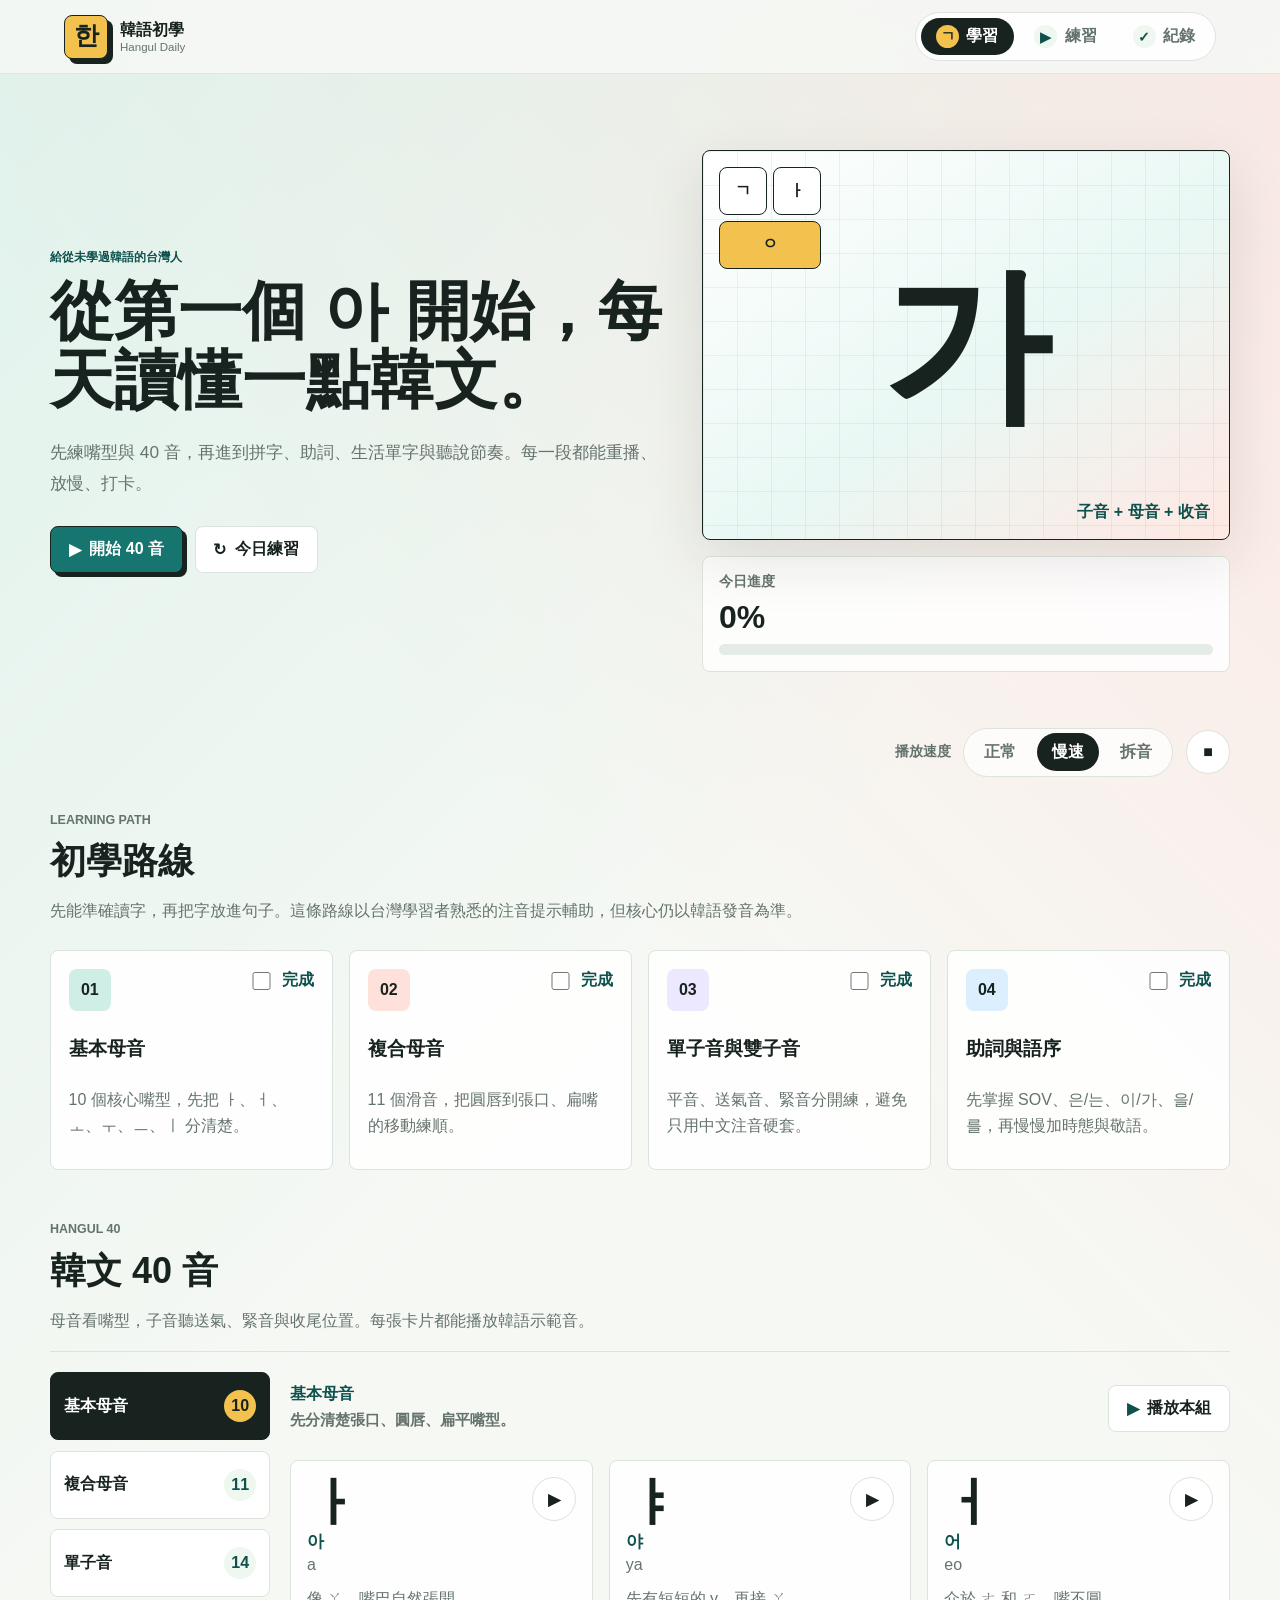
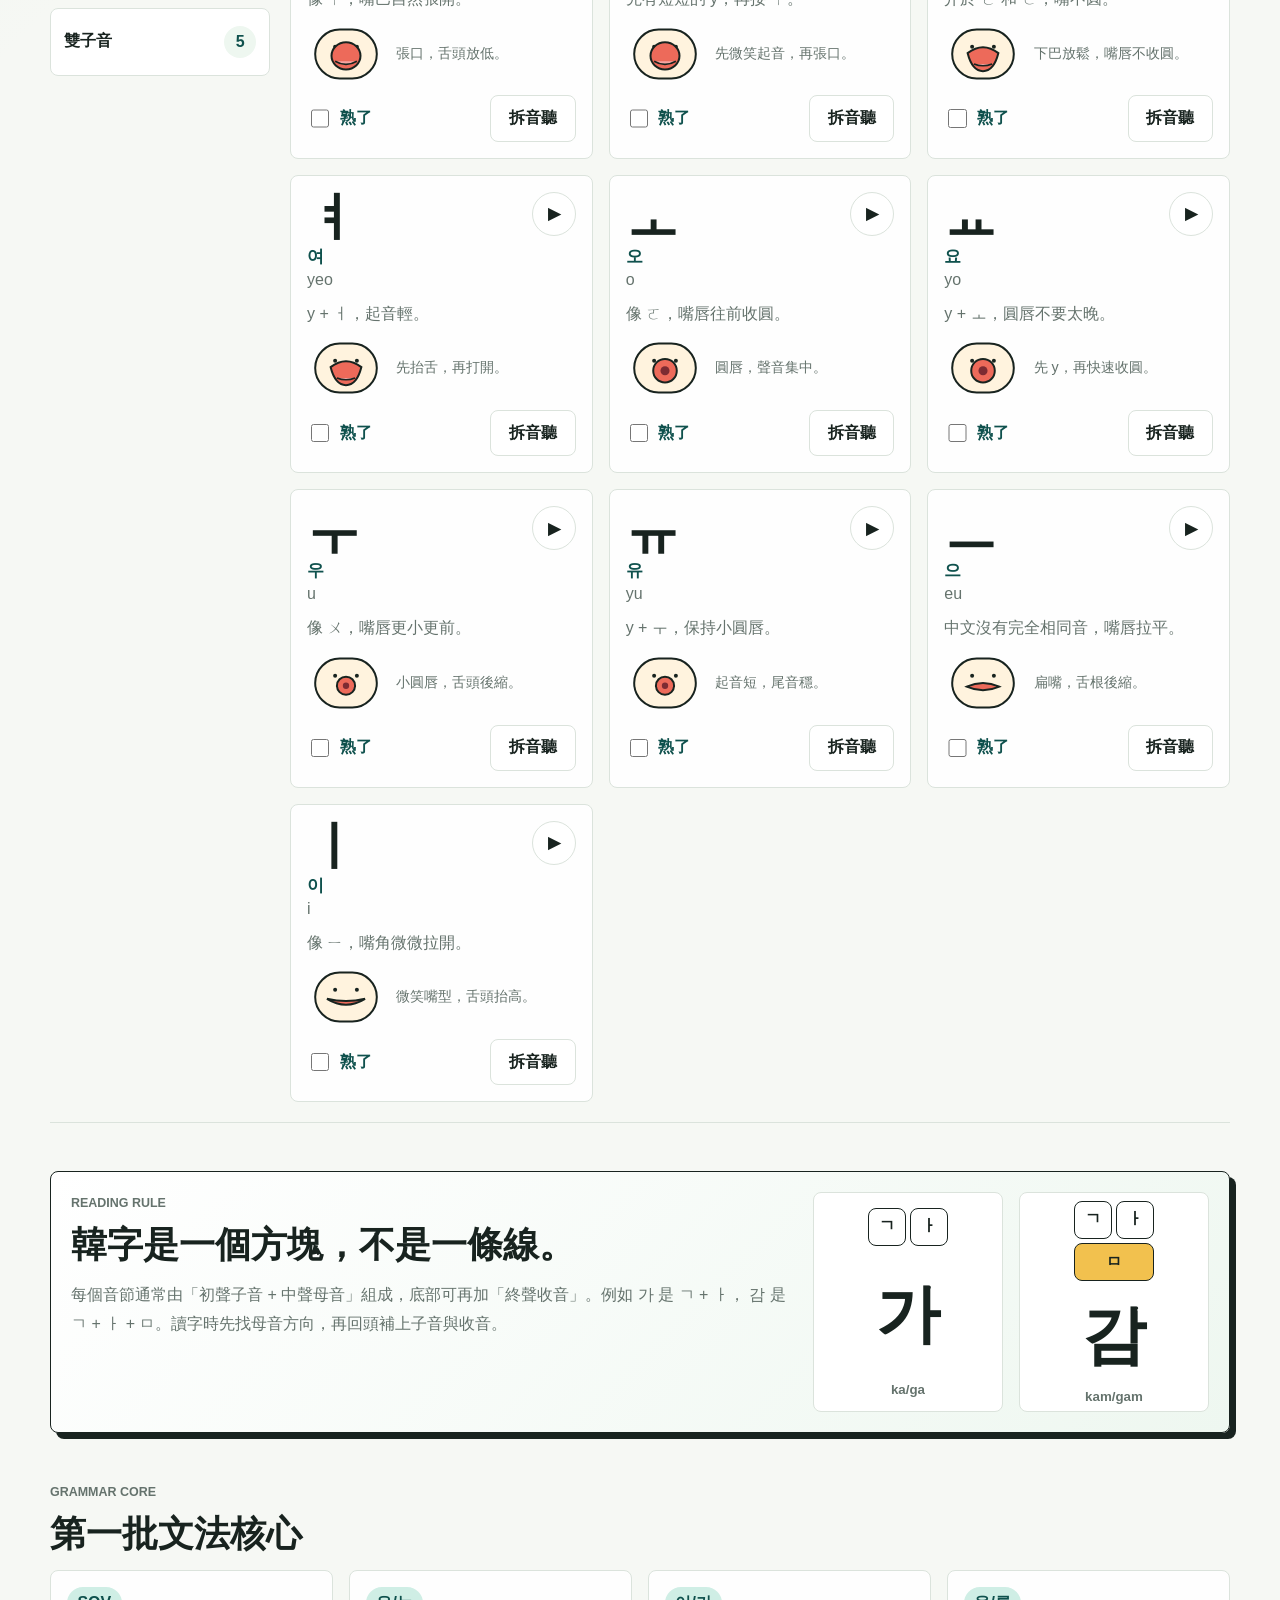
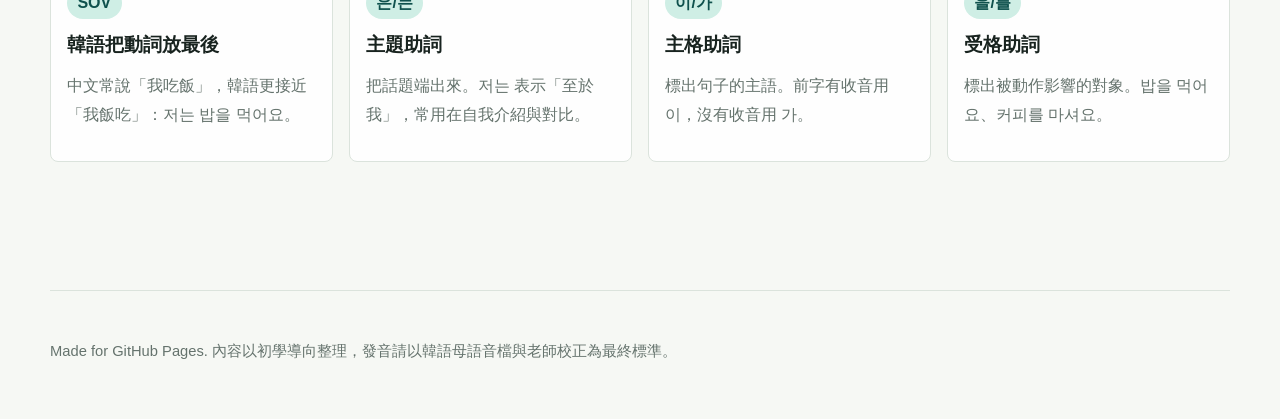
==== index.html @ 55be70d5 "Add files via upload" ====
<!doctype html>
<html lang="zh-Hant">
  <head>
    <meta charset="utf-8" />
    <meta name="viewport" content="width=device-width, initial-scale=1" />
    <meta
      name="description"
      content="從零開始的韓語自學網站，為台灣初學者設計，包含韓文 40 音、拼字、發音、練習與學習紀錄。"
    />
    <title>韓語初學 | 從 40 音開始的自學網站</title>
    <link rel="stylesheet" href="styles.css" />
  </head>
  <body>
    <header class="site-header">
      <a class="brand" href="#learning" aria-label="回到學習頁">
        <span class="brand-mark" aria-hidden="true">한</span>
        <span>
          <strong>韓語初學</strong>
          <small>Hangul Daily</small>
        </span>
      </a>

      <nav class="tab-nav" aria-label="主分頁">
        <button class="tab-button is-active" type="button" data-tab="learning" aria-controls="learning">
          <span aria-hidden="true">ㄱ</span>
          學習
        </button>
        <button class="tab-button" type="button" data-tab="practice" aria-controls="practice">
          <span aria-hidden="true">▶</span>
          練習
        </button>
        <button class="tab-button" type="button" data-tab="record" aria-controls="record">
          <span aria-hidden="true">✓</span>
          紀錄
        </button>
      </nav>
    </header>

    <main>
      <section class="hero-band" aria-labelledby="hero-title">
        <div class="hero-copy">
          <p class="eyebrow">給從未學過韓語的台灣人</p>
          <h1 id="hero-title">從第一個 아 開始，每天讀懂一點韓文。</h1>
          <p class="hero-text">
            先練嘴型與 40 音，再進到拼字、助詞、生活單字與聽說節奏。每一段都能重播、放慢、打卡。
          </p>

          <div class="hero-actions" aria-label="常用動作">
            <button class="primary-action" type="button" data-jump="soundLab">
              <span aria-hidden="true">▶</span>
              開始 40 音
            </button>
            <button class="quiet-action" type="button" data-tab-target="practice">
              <span aria-hidden="true">↻</span>
              今日練習
            </button>
          </div>
        </div>

        <div class="hero-visual" aria-label="韓文方塊字示意">
          <div class="syllable-stage">
            <div class="block-grid" aria-hidden="true">
              <span>ㄱ</span>
              <span>ㅏ</span>
              <span>ㅇ</span>
            </div>
            <strong id="heroSyllable">강</strong>
            <p>子音 + 母音 + 收音</p>
          </div>
          <div class="daily-panel">
            <span>今日進度</span>
            <strong id="heroProgress">0%</strong>
            <div class="progress-track" aria-hidden="true">
              <span id="heroProgressBar"></span>
            </div>
          </div>
        </div>
      </section>

      <section class="control-strip" aria-label="播放速度">
        <span>播放速度</span>
        <div class="speed-control" role="group" aria-label="韓語發音播放速度">
          <button class="speed-button" type="button" data-rate="1">正常</button>
          <button class="speed-button is-active" type="button" data-rate="0.72">慢速</button>
          <button class="speed-button" type="button" data-rate="0.52">拆音</button>
        </div>
        <button class="icon-button" type="button" id="stopSpeech" title="停止播放" aria-label="停止播放">
          ■
        </button>
      </section>

      <section class="tab-panel is-active" id="learning" tabindex="0" aria-labelledby="learning-title">
        <div class="section-heading">
          <p class="eyebrow">Learning Path</p>
          <h2 id="learning-title">初學路線</h2>
          <p>先能準確讀字，再把字放進句子。這條路線以台灣學習者熟悉的注音提示輔助，但核心仍以韓語發音為準。</p>
        </div>

        <div class="path-grid" id="lessonPath"></div>

        <section class="sound-lab" id="soundLab" aria-labelledby="sound-title">
          <div class="section-heading compact">
            <p class="eyebrow">Hangul 40</p>
            <h2 id="sound-title">韓文 40 音</h2>
            <p>母音看嘴型，子音聽送氣、緊音與收尾位置。每張卡片都能播放韓語示範音。</p>
          </div>

          <div class="sound-layout">
            <aside class="group-rail" aria-label="40 音分類">
              <button class="group-button is-active" type="button" data-group="basicVowels">
                <strong>基本母音</strong>
                <span>10</span>
              </button>
              <button class="group-button" type="button" data-group="compoundVowels">
                <strong>複合母音</strong>
                <span>11</span>
              </button>
              <button class="group-button" type="button" data-group="singleConsonants">
                <strong>單子音</strong>
                <span>14</span>
              </button>
              <button class="group-button" type="button" data-group="doubleConsonants">
                <strong>雙子音</strong>
                <span>5</span>
              </button>
            </aside>

            <div class="sound-board">
              <div class="sound-toolbar">
                <div>
                  <span id="groupLabel">基本母音</span>
                  <strong id="groupSummary">先分清楚張口、圓唇、扁平嘴型。</strong>
                </div>
                <button class="icon-text-button" type="button" id="playGroup">
                  <span aria-hidden="true">▶</span>
                  播放本組
                </button>
              </div>
              <div class="sound-grid" id="soundGrid"></div>
            </div>
          </div>
        </section>

        <section class="rule-band" aria-labelledby="rules-title">
          <div class="rule-copy">
            <p class="eyebrow">Reading Rule</p>
            <h2 id="rules-title">韓字是一個方塊，不是一條線。</h2>
            <p>
              每個音節通常由「初聲子音 + 中聲母音」組成，底部可再加「終聲收音」。例如 가 是 ㄱ + ㅏ，
              감 是 ㄱ + ㅏ + ㅁ。讀字時先找母音方向，再回頭補上子音與收音。
            </p>
          </div>

          <div class="stack-demo" aria-label="韓字堆疊示意">
            <div>
              <span>ㄱ</span>
              <span>ㅏ</span>
            </div>
            <strong>가</strong>
            <small>ka/ga</small>
          </div>
          <div class="stack-demo three" aria-label="含收音的韓字堆疊示意">
            <div>
              <span>ㄱ</span>
              <span>ㅏ</span>
              <span>ㅁ</span>
            </div>
            <strong>감</strong>
            <small>kam/gam</small>
          </div>
        </section>

        <section class="grammar-band" aria-labelledby="grammar-title">
          <div class="section-heading compact">
            <p class="eyebrow">Grammar Core</p>
            <h2 id="grammar-title">第一批文法核心</h2>
          </div>
          <div class="grammar-grid">
            <article>
              <span>SOV</span>
              <h3>韓語把動詞放最後</h3>
              <p>中文常說「我吃飯」，韓語更接近「我飯吃」：저는 밥을 먹어요。</p>
            </article>
            <article>
              <span>은/는</span>
              <h3>主題助詞</h3>
              <p>把話題端出來。저는 表示「至於我」，常用在自我介紹與對比。</p>
            </article>
            <article>
              <span>이/가</span>
              <h3>主格助詞</h3>
              <p>標出句子的主語。前字有收音用 이，沒有收音用 가。</p>
            </article>
            <article>
              <span>을/를</span>
              <h3>受格助詞</h3>
              <p>標出被動作影響的對象。밥을 먹어요、커피를 마셔요。</p>
            </article>
          </div>
        </section>
      </section>

      <section class="tab-panel" id="practice" tabindex="0" aria-labelledby="practice-title">
        <div class="section-heading">
          <p class="eyebrow">Practice Room</p>
          <h2 id="practice-title">練習</h2>
          <p>用聽辨、拼字和生活主題把 40 音變成可以使用的韓語。</p>
        </div>

        <div class="practice-grid">
          <section class="quiz-panel" aria-labelledby="quiz-title">
            <div class="panel-heading">
              <p class="eyebrow">Listening</p>
              <h3 id="quiz-title">聽辨小測</h3>
            </div>
            <div class="quiz-card">
              <button class="round-play" type="button" id="playQuiz" aria-label="播放題目">▶</button>
              <div>
                <span class="quiz-chip" id="quizLevel">40 音</span>
                <strong id="quizPrompt">聽音後選出正確的韓文字</strong>
                <p id="quizHint">慢速播放會保留韓語節奏，但讓起音更清楚。</p>
              </div>
            </div>
            <div class="answer-grid" id="answerGrid"></div>
            <p class="result-line" id="quizResult" aria-live="polite"></p>
            <button class="primary-action full" type="button" id="nextQuiz">
              <span aria-hidden="true">↻</span>
              下一題
            </button>
          </section>

          <section class="builder-panel" aria-labelledby="builder-title">
            <div class="panel-heading">
              <p class="eyebrow">Syllable Builder</p>
              <h3 id="builder-title">拼字實驗</h3>
            </div>
            <div class="builder-stage">
              <strong id="builtSyllable">가</strong>
              <button class="icon-button large" type="button" id="playBuilt" title="播放拼出的字" aria-label="播放拼出的字">
                ▶
              </button>
            </div>
            <div class="builder-controls">
              <label>
                初聲
                <select id="initialSelect"></select>
              </label>
              <label>
                中聲
                <select id="vowelSelect"></select>
              </label>
              <label>
                收音
                <select id="finalSelect"></select>
              </label>
            </div>
            <p class="builder-note" id="builderNote">ㄱ + ㅏ = 가</p>
          </section>
        </div>

        <section class="theme-practice" aria-labelledby="theme-title">
          <div class="section-heading compact">
            <p class="eyebrow">Daily Words</p>
            <h2 id="theme-title">生活主題單字</h2>
          </div>
          <div class="theme-tabs" id="themeTabs" role="group" aria-label="生活主題"></div>
          <div class="word-grid" id="wordGrid"></div>
        </section>
      </section>

      <section class="tab-panel" id="record" tabindex="0" aria-labelledby="record-title">
        <div class="section-heading">
          <p class="eyebrow">Record</p>
          <h2 id="record-title">紀錄</h2>
          <p>資料會存在這台裝置的瀏覽器裡，適合個人自學與 GitHub Pages 靜態網站。</p>
        </div>

        <div class="record-grid">
          <section class="stat-panel" aria-label="學習統計">
            <div class="stat">
              <span>今日分鐘</span>
              <strong id="todayMinutes">0</strong>
            </div>
            <div class="stat">
              <span>熟悉音標</span>
              <strong id="knownSounds">0/40</strong>
            </div>
            <div class="stat">
              <span>連續打卡</span>
              <strong id="streakDays">0</strong>
            </div>
          </section>

          <section class="checkin-panel" aria-labelledby="checkin-title">
            <div class="panel-heading">
              <p class="eyebrow">Daily Check-in</p>
              <h3 id="checkin-title">今日打卡</h3>
            </div>
            <div class="checklist" id="dailyChecklist"></div>
            <button class="primary-action full" type="button" id="checkInButton">
              <span aria-hidden="true">✓</span>
              完成今日學習
            </button>
          </section>

          <section class="notes-panel" aria-labelledby="notes-title">
            <div class="panel-heading">
              <p class="eyebrow">Notes</p>
              <h3 id="notes-title">我的筆記</h3>
            </div>
            <textarea id="studyNotes" rows="8" placeholder="例：ㅓ 和 ㅗ 要分清楚；밥을 먹어요 的動詞在最後。"></textarea>
            <div class="note-actions">
              <button class="quiet-action" type="button" id="exportProgress">
                <span aria-hidden="true">↓</span>
                匯出紀錄
              </button>
              <button class="danger-action" type="button" id="resetProgress">
                <span aria-hidden="true">×</span>
                清除紀錄
              </button>
            </div>
          </section>
        </div>

        <section class="week-panel" aria-labelledby="week-title">
          <div class="panel-heading">
            <p class="eyebrow">This Week</p>
            <h3 id="week-title">七日學習溫度</h3>
          </div>
          <div class="week-bars" id="weekBars"></div>
        </section>
      </section>
    </main>

    <footer class="site-footer">
      <p>Made for GitHub Pages. 內容以初學導向整理，發音請以韓語母語音檔與老師校正為最終標準。</p>
    </footer>

    <script src="script.js"></script>
  </body>
</html>
---- styles.css ----
:root {
  color-scheme: light;
  --ink: #18231f;
  --muted: #65736d;
  --line: #dbe3dc;
  --paper: #f6f8f4;
  --surface: #ffffff;
  --surface-strong: #eef7f0;
  --teal: #16766f;
  --teal-dark: #0f514d;
  --coral: #ed6a5a;
  --coral-soft: #ffe1dc;
  --gold: #f2c14e;
  --mint: #cfeee5;
  --lilac: #7d6bff;
  --lilac-soft: #ece8ff;
  --sky: #dcefff;
  --shadow: 0 20px 60px rgba(24, 35, 31, 0.11);
  --radius: 8px;
}

* {
  box-sizing: border-box;
}

html {
  scroll-behavior: smooth;
}

body {
  margin: 0;
  min-width: 320px;
  color: var(--ink);
  background:
    linear-gradient(135deg, rgba(207, 238, 229, 0.58), rgba(255, 255, 255, 0) 34%),
    linear-gradient(225deg, rgba(255, 225, 220, 0.72), rgba(255, 255, 255, 0) 32%),
    var(--paper);
  font-family:
    "Noto Sans TC",
    "Microsoft JhengHei",
    "PingFang TC",
    "Segoe UI",
    sans-serif;
  letter-spacing: 0;
}

button,
select,
textarea {
  font: inherit;
  letter-spacing: 0;
}

button {
  cursor: pointer;
}

button:focus-visible,
select:focus-visible,
textarea:focus-visible,
a:focus-visible {
  outline: 3px solid rgba(22, 118, 111, 0.35);
  outline-offset: 3px;
}

.site-header {
  position: sticky;
  top: 0;
  z-index: 30;
  display: flex;
  align-items: center;
  justify-content: space-between;
  gap: 1rem;
  padding: 0.75rem 5vw;
  border-bottom: 1px solid rgba(219, 227, 220, 0.82);
  background: rgba(246, 248, 244, 0.9);
  backdrop-filter: blur(18px);
}

.brand {
  display: inline-flex;
  align-items: center;
  gap: 0.75rem;
  color: var(--ink);
  text-decoration: none;
  white-space: nowrap;
}

.brand-mark {
  display: grid;
  width: 2.75rem;
  height: 2.75rem;
  place-items: center;
  border: 1px solid var(--ink);
  border-radius: var(--radius);
  background: var(--gold);
  box-shadow: 5px 5px 0 var(--ink);
  font-size: 1.55rem;
  font-weight: 900;
  line-height: 1;
}

.brand strong,
.brand small {
  display: block;
}

.brand strong {
  font-size: 1rem;
}

.brand small {
  color: var(--muted);
  font-size: 0.72rem;
}

.tab-nav,
.speed-control,
.theme-tabs {
  display: inline-flex;
  align-items: center;
  gap: 0.35rem;
  padding: 0.3rem;
  border: 1px solid var(--line);
  border-radius: 999px;
  background: rgba(255, 255, 255, 0.78);
}

.tab-button,
.speed-button,
.theme-tabs button {
  display: inline-flex;
  align-items: center;
  justify-content: center;
  gap: 0.45rem;
  min-height: 2.35rem;
  padding: 0 0.95rem;
  border: 0;
  border-radius: 999px;
  color: var(--muted);
  background: transparent;
  font-weight: 800;
}

.tab-button span {
  display: grid;
  width: 1.45rem;
  height: 1.45rem;
  place-items: center;
  border-radius: 50%;
  background: var(--surface-strong);
  color: var(--teal-dark);
  font-size: 0.85rem;
}

.tab-button.is-active,
.speed-button.is-active,
.theme-tabs button.is-active {
  color: var(--surface);
  background: var(--ink);
}

.tab-button.is-active span {
  background: var(--gold);
  color: var(--ink);
}

main {
  width: min(1180px, calc(100% - 2rem));
  margin: 0 auto;
}

.hero-band {
  display: grid;
  grid-template-columns: minmax(0, 1.08fr) minmax(320px, 0.92fr);
  gap: 2rem;
  align-items: stretch;
  min-height: 520px;
  padding: 4.75rem 0 2.5rem;
}

.hero-copy {
  display: flex;
  flex-direction: column;
  justify-content: center;
}

.eyebrow {
  margin: 0 0 0.7rem;
  color: var(--teal-dark);
  font-size: 0.78rem;
  font-weight: 900;
  text-transform: uppercase;
}

h1,
h2,
h3,
p {
  overflow-wrap: anywhere;
}

h1,
h2,
h3 {
  margin: 0;
  line-height: 1.08;
}

h1 {
  max-width: 11em;
  font-size: 4rem;
}

h2 {
  font-size: 2.25rem;
}

h3 {
  font-size: 1.2rem;
}

.hero-text,
.section-heading p,
.rule-copy p,
.grammar-grid p,
.site-footer,
.builder-note,
.quiz-card p {
  color: var(--muted);
  line-height: 1.8;
}

.hero-text {
  max-width: 42rem;
  margin: 1.35rem 0 0;
  font-size: 1.08rem;
}

.hero-actions,
.note-actions {
  display: flex;
  flex-wrap: wrap;
  gap: 0.75rem;
  margin-top: 1.7rem;
}

.primary-action,
.quiet-action,
.danger-action,
.icon-text-button {
  display: inline-flex;
  align-items: center;
  justify-content: center;
  gap: 0.55rem;
  min-height: 2.9rem;
  padding: 0 1.1rem;
  border-radius: var(--radius);
  font-weight: 900;
}

.primary-action {
  border: 1px solid var(--ink);
  color: var(--surface);
  background: var(--teal);
  box-shadow: 4px 4px 0 var(--ink);
}

.quiet-action,
.icon-text-button {
  border: 1px solid var(--line);
  color: var(--ink);
  background: var(--surface);
}

.danger-action {
  border: 1px solid #f3b7ad;
  color: #8f2d23;
  background: #fff3f1;
}

.primary-action.full {
  width: 100%;
}

.hero-visual {
  position: relative;
  display: grid;
  align-content: center;
  gap: 1rem;
  min-height: 460px;
}

.syllable-stage {
  position: relative;
  display: grid;
  min-height: 390px;
  place-items: center;
  overflow: hidden;
  border: 1px solid var(--ink);
  border-radius: var(--radius);
  background:
    linear-gradient(90deg, rgba(24, 35, 31, 0.06) 1px, transparent 1px),
    linear-gradient(rgba(24, 35, 31, 0.06) 1px, transparent 1px),
    linear-gradient(145deg, #ffffff, #e9f8f4 55%, #ffe8e3);
  background-size: 34px 34px, 34px 34px, auto;
  box-shadow: var(--shadow);
}

.syllable-stage strong {
  display: block;
  font-size: 10.5rem;
  line-height: 0.9;
}

.syllable-stage p {
  position: absolute;
  right: 1.2rem;
  bottom: 1rem;
  margin: 0;
  color: var(--teal-dark);
  font-weight: 900;
}

.block-grid {
  position: absolute;
  left: 1rem;
  top: 1rem;
  display: grid;
  grid-template-columns: repeat(2, 3rem);
  grid-auto-rows: 3rem;
  gap: 0.35rem;
}

.block-grid span {
  display: grid;
  place-items: center;
  border: 1px solid var(--ink);
  border-radius: var(--radius);
  background: var(--surface);
  font-weight: 900;
}

.block-grid span:last-child {
  grid-column: 1 / span 2;
  background: var(--gold);
}

.daily-panel {
  display: grid;
  gap: 0.5rem;
  padding: 1rem;
  border: 1px solid var(--line);
  border-radius: var(--radius);
  background: rgba(255, 255, 255, 0.85);
}

.daily-panel span,
.control-strip span,
.stat span {
  color: var(--muted);
  font-size: 0.85rem;
  font-weight: 800;
}

.daily-panel strong {
  font-size: 2rem;
}

.progress-track {
  height: 0.65rem;
  overflow: hidden;
  border-radius: 999px;
  background: #e5ebe6;
}

.progress-track span {
  display: block;
  width: 0;
  height: 100%;
  border-radius: inherit;
  background: linear-gradient(90deg, var(--teal), var(--gold), var(--coral));
  transition: width 0.35s ease;
}

.control-strip {
  display: flex;
  align-items: center;
  justify-content: flex-end;
  gap: 0.8rem;
  padding: 1rem 0 2rem;
}

.icon-button {
  display: inline-grid;
  width: 2.75rem;
  height: 2.75rem;
  place-items: center;
  border: 1px solid var(--line);
  border-radius: 50%;
  color: var(--ink);
  background: var(--surface);
  font-weight: 900;
}

.icon-button.large {
  width: 3.5rem;
  height: 3.5rem;
  color: var(--surface);
  background: var(--teal);
}

.tab-panel {
  display: none;
  padding-bottom: 3rem;
}

.tab-panel.is-active {
  display: block;
}

.section-heading {
  max-width: 760px;
  margin: 0 0 1.5rem;
}

.section-heading.compact {
  margin-bottom: 1rem;
}

.path-grid {
  display: grid;
  grid-template-columns: repeat(4, minmax(0, 1fr));
  gap: 1rem;
  margin-bottom: 3rem;
}

.lesson-card,
.sound-card,
.quiz-panel,
.builder-panel,
.checkin-panel,
.notes-panel,
.week-panel,
.word-card,
.grammar-grid article {
  border: 1px solid var(--line);
  border-radius: var(--radius);
  background: rgba(255, 255, 255, 0.88);
}

.lesson-card {
  display: grid;
  min-height: 220px;
  padding: 1.1rem;
  gap: 1rem;
}

.lesson-top {
  display: flex;
  align-items: flex-start;
  justify-content: space-between;
  gap: 1rem;
}

.lesson-number {
  display: grid;
  width: 2.65rem;
  height: 2.65rem;
  place-items: center;
  border-radius: var(--radius);
  color: var(--ink);
  background: var(--mint);
  font-weight: 900;
}

.lesson-card:nth-child(2) .lesson-number,
.word-card:nth-child(3n + 2) {
  background: var(--coral-soft);
}

.lesson-card:nth-child(3) .lesson-number,
.word-card:nth-child(3n + 3) {
  background: var(--lilac-soft);
}

.lesson-card:nth-child(4) .lesson-number {
  background: var(--sky);
}

.lesson-card p {
  margin: 0;
  color: var(--muted);
  line-height: 1.65;
}

.lesson-card label {
  display: inline-flex;
  align-items: center;
  gap: 0.55rem;
  color: var(--teal-dark);
  font-weight: 900;
}

.lesson-card input,
.checklist input,
.sound-card input {
  width: 1.15rem;
  height: 1.15rem;
  accent-color: var(--teal);
}

.sound-lab {
  margin-bottom: 3rem;
}

.sound-layout {
  display: grid;
  grid-template-columns: 220px minmax(0, 1fr);
  gap: 1.25rem;
  align-items: start;
  border-top: 1px solid var(--line);
  border-bottom: 1px solid var(--line);
  padding: 1.25rem 0;
}

.group-rail {
  display: grid;
  gap: 0.65rem;
  position: sticky;
  top: 5.2rem;
}

.group-button {
  display: flex;
  align-items: center;
  justify-content: space-between;
  gap: 1rem;
  min-height: 4.25rem;
  padding: 0.8rem;
  border: 1px solid var(--line);
  border-radius: var(--radius);
  color: var(--ink);
  background: var(--surface);
  text-align: left;
}

.group-button span {
  display: grid;
  width: 2rem;
  height: 2rem;
  place-items: center;
  border-radius: 50%;
  background: var(--surface-strong);
  color: var(--teal-dark);
  font-weight: 900;
}

.group-button.is-active {
  border-color: var(--ink);
  background: var(--ink);
  color: var(--surface);
}

.group-button.is-active span {
  background: var(--gold);
  color: var(--ink);
}

.sound-toolbar {
  display: flex;
  align-items: center;
  justify-content: space-between;
  gap: 1rem;
  margin-bottom: 1rem;
  padding: 0.75rem 0;
}

.sound-toolbar span {
  display: block;
  color: var(--teal-dark);
  font-weight: 900;
}

.sound-toolbar strong {
  display: block;
  margin-top: 0.25rem;
  color: var(--muted);
  font-size: 0.95rem;
  line-height: 1.5;
}

.sound-grid {
  display: grid;
  grid-template-columns: repeat(3, minmax(0, 1fr));
  gap: 1rem;
}

.sound-card {
  display: grid;
  min-height: 250px;
  padding: 1rem;
  gap: 0.8rem;
}

.sound-main {
  display: flex;
  align-items: flex-start;
  justify-content: space-between;
  gap: 0.8rem;
}

.sound-symbol {
  font-size: 3.3rem;
  line-height: 1;
  font-weight: 900;
}

.sound-meta {
  display: grid;
  gap: 0.2rem;
}

.sound-meta strong {
  color: var(--teal-dark);
  font-size: 1.05rem;
}

.sound-meta span,
.sound-tip,
.mouth-label,
.word-card p,
.result-line {
  color: var(--muted);
}

.sound-tip {
  margin: 0;
  line-height: 1.55;
}

.mouth-row {
  display: grid;
  grid-template-columns: 78px minmax(0, 1fr);
  gap: 0.7rem;
  align-items: center;
}

.mouth-svg {
  width: 78px;
  height: 58px;
  overflow: visible;
}

.mouth-svg .face {
  fill: #fff3de;
  stroke: var(--ink);
  stroke-width: 2.2;
}

.mouth-svg .mouth {
  fill: var(--coral);
  stroke: var(--ink);
  stroke-width: 2.2;
}

.mouth-svg .tongue {
  fill: #f6a5a1;
  stroke: var(--ink);
  stroke-width: 1.8;
}

.mouth-svg .air {
  fill: none;
  stroke: var(--teal);
  stroke-width: 2.4;
  stroke-linecap: round;
}

.mouth-label {
  font-size: 0.9rem;
  line-height: 1.5;
}

.card-actions {
  display: flex;
  align-items: center;
  justify-content: space-between;
  gap: 0.65rem;
  margin-top: auto;
}

.mark-sound {
  display: inline-flex;
  align-items: center;
  gap: 0.45rem;
  color: var(--teal-dark);
  font-weight: 900;
}

.rule-band {
  display: grid;
  grid-template-columns: minmax(0, 1fr) 190px 190px;
  gap: 1rem;
  align-items: stretch;
  margin-bottom: 3rem;
  padding: 1.25rem;
  border: 1px solid var(--ink);
  border-radius: var(--radius);
  background: linear-gradient(135deg, #ffffff, var(--surface-strong));
  box-shadow: 6px 6px 0 var(--ink);
}

.stack-demo {
  display: grid;
  place-items: center;
  gap: 0.5rem;
  min-height: 220px;
  border: 1px solid var(--line);
  border-radius: var(--radius);
  background: var(--surface);
}

.stack-demo div {
  display: grid;
  grid-template-columns: repeat(2, 2.4rem);
  grid-auto-rows: 2.4rem;
  gap: 0.25rem;
}

.stack-demo span {
  display: grid;
  place-items: center;
  border: 1px solid var(--ink);
  border-radius: var(--radius);
  font-weight: 900;
}

.stack-demo.three span:last-child {
  grid-column: 1 / span 2;
  background: var(--gold);
}

.stack-demo strong {
  font-size: 4rem;
  line-height: 1;
}

.stack-demo small {
  color: var(--muted);
  font-weight: 900;
}

.grammar-band,
.theme-practice,
.week-panel {
  margin-bottom: 3rem;
}

.grammar-grid {
  display: grid;
  grid-template-columns: repeat(4, minmax(0, 1fr));
  gap: 1rem;
}

.grammar-grid article {
  min-height: 180px;
  padding: 1rem;
}

.grammar-grid span {
  display: inline-grid;
  min-width: 3.4rem;
  height: 2rem;
  place-items: center;
  margin-bottom: 1rem;
  padding: 0 0.65rem;
  border-radius: 999px;
  color: var(--teal-dark);
  background: var(--mint);
  font-weight: 900;
}

.practice-grid,
.record-grid {
  display: grid;
  grid-template-columns: repeat(2, minmax(0, 1fr));
  gap: 1rem;
  margin-bottom: 3rem;
}

.quiz-panel,
.builder-panel,
.checkin-panel,
.notes-panel,
.week-panel {
  padding: 1rem;
}

.panel-heading {
  margin-bottom: 1rem;
}

.panel-heading .eyebrow {
  margin-bottom: 0.4rem;
}

.quiz-card {
  display: grid;
  grid-template-columns: 4.2rem minmax(0, 1fr);
  gap: 1rem;
  align-items: center;
  min-height: 130px;
  padding: 1rem;
  border: 1px dashed #b8c8c1;
  border-radius: var(--radius);
  background: var(--surface-strong);
}

.round-play {
  display: grid;
  width: 4rem;
  height: 4rem;
  place-items: center;
  border: 1px solid var(--ink);
  border-radius: 50%;
  color: var(--ink);
  background: var(--gold);
  box-shadow: 3px 3px 0 var(--ink);
  font-weight: 900;
}

.quiz-chip {
  display: inline-block;
  margin-bottom: 0.45rem;
  color: var(--teal-dark);
  font-size: 0.82rem;
  font-weight: 900;
}

.quiz-card strong {
  display: block;
  font-size: 1.5rem;
}

.answer-grid {
  display: grid;
  grid-template-columns: repeat(2, minmax(0, 1fr));
  gap: 0.75rem;
  margin: 1rem 0;
}

.answer-grid button {
  min-height: 4.25rem;
  border: 1px solid var(--line);
  border-radius: var(--radius);
  background: var(--surface);
  font-size: 1.5rem;
  font-weight: 900;
}

.answer-grid small {
  display: block;
  margin-top: 0.25rem;
  color: var(--muted);
  font-size: 0.88rem;
  font-weight: 800;
}

.answer-grid button.is-correct {
  border-color: var(--teal);
  background: var(--mint);
}

.answer-grid button.is-wrong {
  border-color: var(--coral);
  background: var(--coral-soft);
}

.result-line {
  min-height: 1.8rem;
  margin: 0 0 0.8rem;
  font-weight: 900;
}

.builder-stage {
  display: grid;
  grid-template-columns: minmax(0, 1fr) auto;
  gap: 1rem;
  align-items: center;
  min-height: 180px;
  padding: 1.25rem;
  border-radius: var(--radius);
  background:
    linear-gradient(90deg, rgba(24, 35, 31, 0.06) 1px, transparent 1px),
    linear-gradient(rgba(24, 35, 31, 0.06) 1px, transparent 1px),
    #ffffff;
  background-size: 28px 28px;
}

.builder-stage strong {
  font-size: 7rem;
  line-height: 1;
}

.builder-controls {
  display: grid;
  grid-template-columns: repeat(3, minmax(0, 1fr));
  gap: 0.75rem;
  margin-top: 1rem;
}

.builder-controls label {
  display: grid;
  gap: 0.4rem;
  color: var(--muted);
  font-size: 0.85rem;
  font-weight: 900;
}

select,
textarea {
  width: 100%;
  border: 1px solid var(--line);
  border-radius: var(--radius);
  color: var(--ink);
  background: var(--surface);
}

select {
  min-height: 2.8rem;
  padding: 0 0.7rem;
}

textarea {
  resize: vertical;
  padding: 0.85rem;
  line-height: 1.7;
}

.builder-note {
  min-height: 1.8rem;
  margin-bottom: 0;
  font-weight: 900;
}

.theme-tabs {
  margin-bottom: 1rem;
}

.word-grid {
  display: grid;
  grid-template-columns: repeat(4, minmax(0, 1fr));
  gap: 1rem;
}

.word-card {
  display: grid;
  min-height: 190px;
  padding: 1rem;
  gap: 0.8rem;
}

.word-card strong {
  font-size: 2rem;
  line-height: 1.1;
}

.word-card h3 {
  font-size: 1rem;
}

.word-card p {
  margin: 0;
  line-height: 1.55;
}

.record-grid {
  grid-template-columns: 0.9fr 1.1fr 1.1fr;
}

.stat-panel {
  display: grid;
  gap: 1rem;
}

.stat {
  display: grid;
  align-content: center;
  min-height: 120px;
  padding: 1rem;
  border: 1px solid var(--line);
  border-radius: var(--radius);
  background: var(--surface);
}

.stat strong {
  font-size: 2.7rem;
  line-height: 1;
}

.checklist {
  display: grid;
  gap: 0.8rem;
  margin-bottom: 1rem;
}

.checklist label {
  display: flex;
  align-items: flex-start;
  gap: 0.65rem;
  padding: 0.8rem;
  border: 1px solid var(--line);
  border-radius: var(--radius);
  background: var(--paper);
  font-weight: 900;
  line-height: 1.5;
}

.notes-panel {
  display: flex;
  flex-direction: column;
}

.notes-panel textarea {
  flex: 1;
}

.note-actions {
  justify-content: space-between;
}

.week-bars {
  display: grid;
  grid-template-columns: repeat(7, minmax(0, 1fr));
  gap: 0.75rem;
  align-items: end;
  min-height: 220px;
  padding-top: 1rem;
}

.week-day {
  display: grid;
  gap: 0.45rem;
  align-items: end;
  min-width: 0;
}

.bar-shell {
  display: flex;
  align-items: end;
  height: 150px;
  overflow: hidden;
  border-radius: var(--radius);
  background: var(--surface-strong);
}

.bar-fill {
  width: 100%;
  min-height: 6px;
  border-radius: var(--radius) var(--radius) 0 0;
  background: linear-gradient(180deg, var(--coral), var(--gold), var(--teal));
}

.week-day strong,
.week-day span {
  display: block;
  overflow: hidden;
  text-align: center;
  text-overflow: ellipsis;
  white-space: nowrap;
}

.week-day strong {
  font-size: 0.85rem;
}

.week-day span {
  color: var(--muted);
  font-size: 0.78rem;
}

.site-footer {
  width: min(1180px, calc(100% - 2rem));
  margin: 2rem auto 0;
  padding: 2rem 0 2.5rem;
  border-top: 1px solid var(--line);
  font-size: 0.92rem;
}

@media (max-width: 980px) {
  .site-header,
  .hero-band,
  .control-strip {
    padding-left: 0;
    padding-right: 0;
  }

  .site-header {
    position: static;
    width: min(1180px, calc(100% - 2rem));
    margin: 0 auto;
  }

  .hero-band,
  .sound-layout,
  .rule-band,
  .practice-grid,
  .record-grid {
    grid-template-columns: 1fr;
  }

  h1 {
    max-width: none;
    font-size: 3rem;
  }

  .hero-band {
    min-height: 0;
    padding-top: 2.5rem;
  }

  .hero-visual {
    min-height: 0;
  }

  .path-grid,
  .grammar-grid,
  .word-grid {
    grid-template-columns: repeat(2, minmax(0, 1fr));
  }

  .group-rail {
    position: static;
    grid-template-columns: repeat(4, minmax(0, 1fr));
  }

  .group-button {
    display: grid;
    justify-items: start;
    min-height: 5.3rem;
  }

  .sound-grid {
    grid-template-columns: repeat(2, minmax(0, 1fr));
  }
}

@media (max-width: 680px) {
  main,
  .site-header,
  .site-footer {
    width: min(100% - 1rem, 1180px);
  }

  .site-header,
  .control-strip,
  .sound-toolbar,
  .hero-actions,
  .note-actions {
    align-items: stretch;
    flex-direction: column;
  }

  .brand {
    justify-content: center;
  }

  .tab-nav,
  .speed-control,
  .theme-tabs {
    width: 100%;
    justify-content: center;
    overflow-x: auto;
  }

  .tab-button,
  .speed-button,
  .theme-tabs button {
    flex: 1 0 auto;
  }

  h1 {
    font-size: 2.35rem;
  }

  h2 {
    font-size: 1.85rem;
  }

  .hero-text {
    font-size: 1rem;
  }

  .syllable-stage {
    min-height: 300px;
  }

  .syllable-stage strong {
    font-size: 7rem;
  }

  .path-grid,
  .grammar-grid,
  .sound-grid,
  .word-grid,
  .group-rail,
  .answer-grid,
  .builder-controls,
  .week-bars {
    grid-template-columns: 1fr;
  }

  .rule-band {
    box-shadow: 3px 3px 0 var(--ink);
  }

  .week-bars {
    min-height: 0;
  }

  .week-day {
    grid-template-columns: 4rem minmax(0, 1fr) 3.5rem;
    align-items: center;
  }

  .bar-shell {
    height: 1rem;
  }

  .bar-fill {
    height: 100% !important;
    width: var(--bar-width, 0%);
  }
}
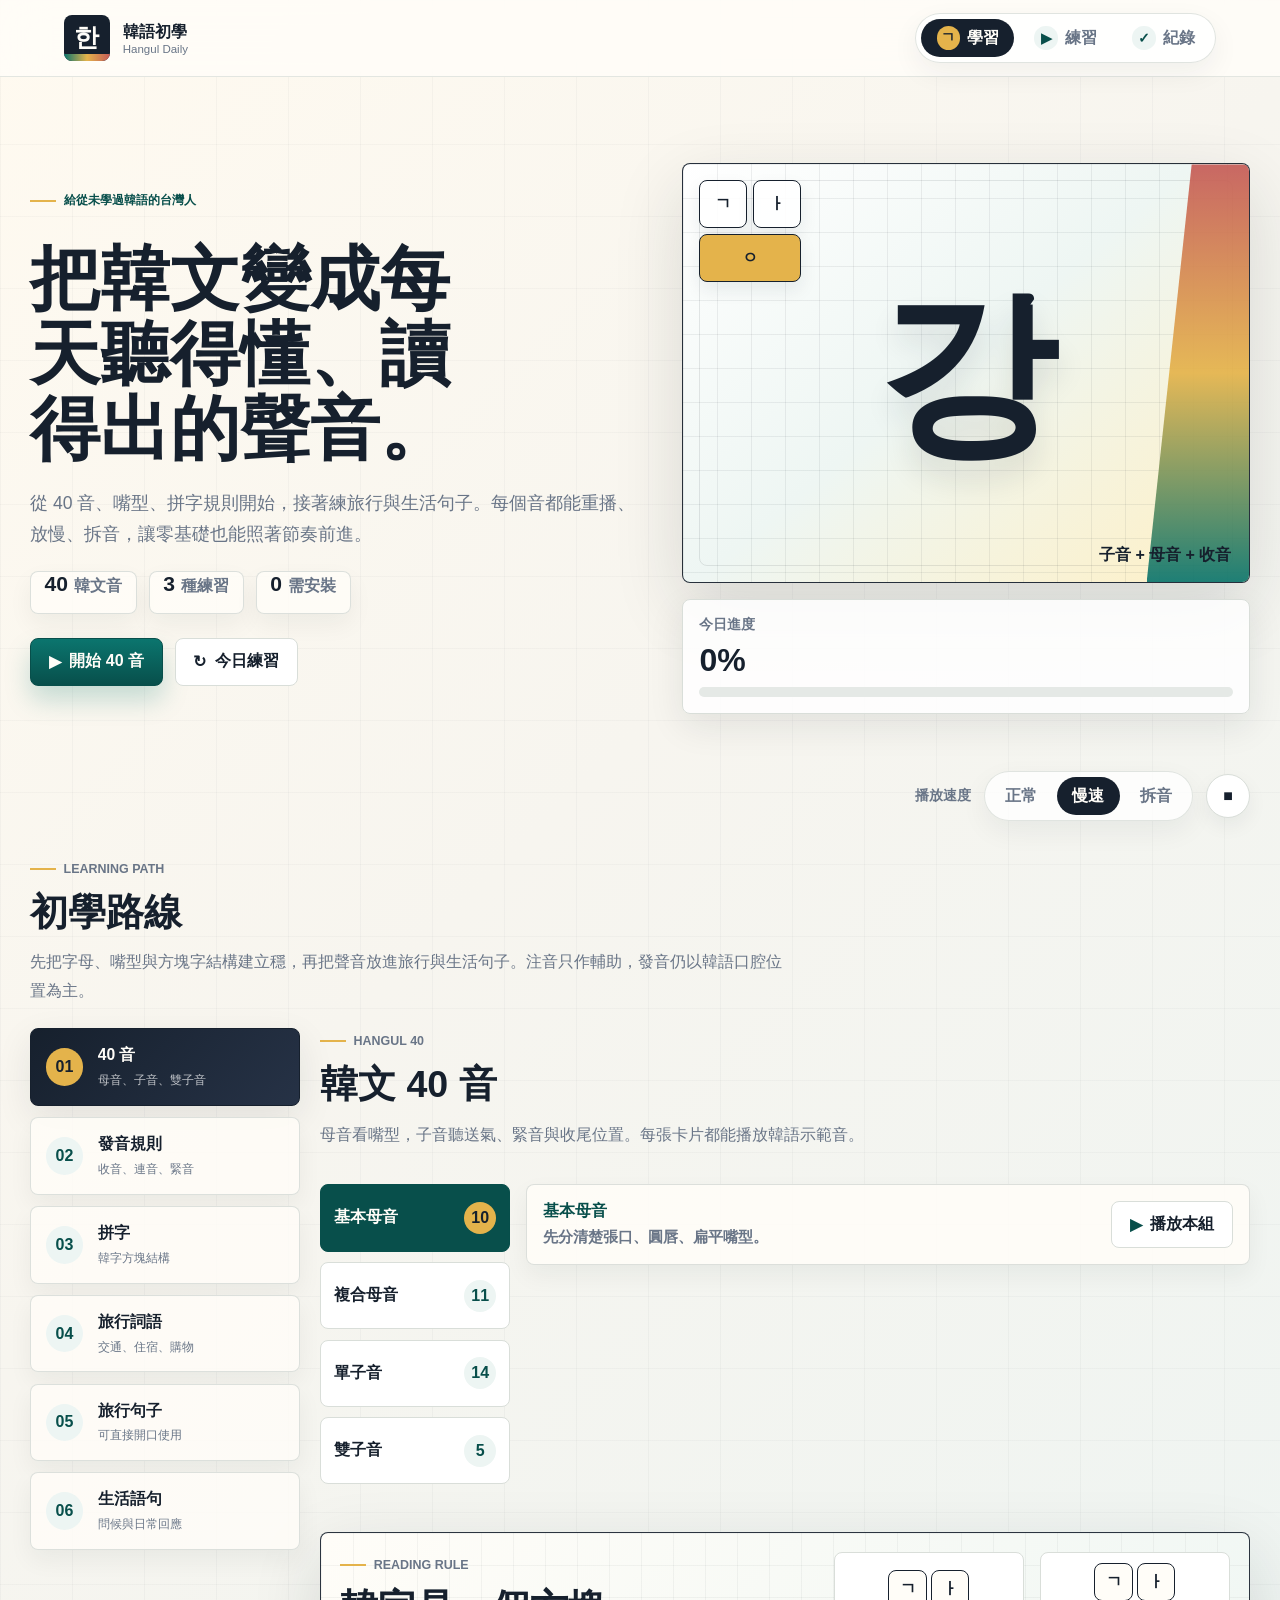
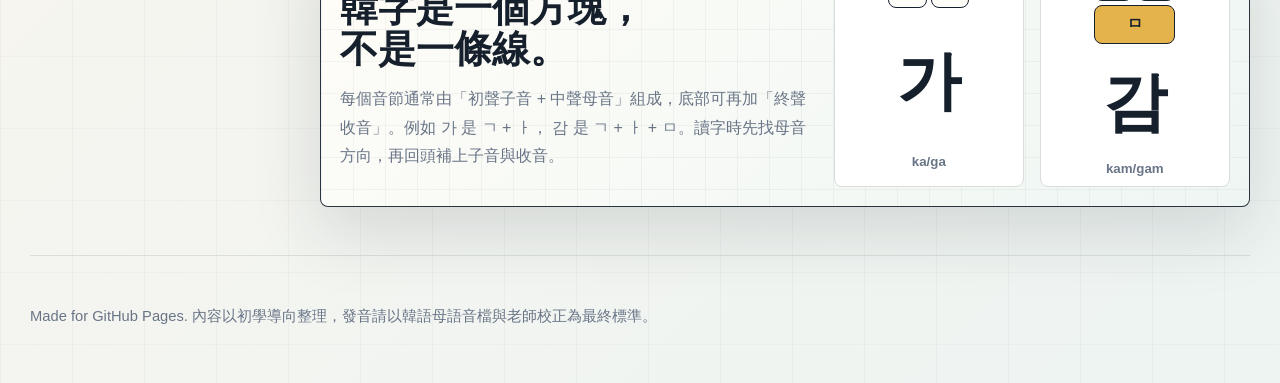
==== commit 198c4d97: "Add files via upload" ====
--- a/index.html
+++ b/index.html
@@ -40,10 +40,16 @@
       <section class="hero-band" aria-labelledby="hero-title">
         <div class="hero-copy">
           <p class="eyebrow">給從未學過韓語的台灣人</p>
-          <h1 id="hero-title">從第一個 아 開始，每天讀懂一點韓文。</h1>
+          <h1 id="hero-title">把韓文變成每天聽得懂、讀得出的聲音。</h1>
           <p class="hero-text">
-            先練嘴型與 40 音，再進到拼字、助詞、生活單字與聽說節奏。每一段都能重播、放慢、打卡。
+            從 40 音、嘴型、拼字規則開始，接著練旅行與生活句子。每個音都能重播、放慢、拆音，讓零基礎也能照著節奏前進。
           </p>
+
+          <div class="hero-kpis" aria-label="網站重點">
+            <span><strong>40</strong> 韓文音</span>
+            <span><strong>3</strong> 種練習</span>
+            <span><strong>0</strong> 需安裝</span>
+          </div>
 
           <div class="hero-actions" aria-label="常用動作">
             <button class="primary-action" type="button" data-jump="soundLab">
@@ -93,179 +99,253 @@
         <div class="section-heading">
           <p class="eyebrow">Learning Path</p>
           <h2 id="learning-title">初學路線</h2>
-          <p>先能準確讀字，再把字放進句子。這條路線以台灣學習者熟悉的注音提示輔助，但核心仍以韓語發音為準。</p>
-        </div>
-
-        <div class="path-grid" id="lessonPath"></div>
-
-        <section class="sound-lab" id="soundLab" aria-labelledby="sound-title">
-          <div class="section-heading compact">
-            <p class="eyebrow">Hangul 40</p>
-            <h2 id="sound-title">韓文 40 音</h2>
-            <p>母音看嘴型，子音聽送氣、緊音與收尾位置。每張卡片都能播放韓語示範音。</p>
-          </div>
-
-          <div class="sound-layout">
-            <aside class="group-rail" aria-label="40 音分類">
-              <button class="group-button is-active" type="button" data-group="basicVowels">
-                <strong>基本母音</strong>
-                <span>10</span>
-              </button>
-              <button class="group-button" type="button" data-group="compoundVowels">
-                <strong>複合母音</strong>
-                <span>11</span>
-              </button>
-              <button class="group-button" type="button" data-group="singleConsonants">
-                <strong>單子音</strong>
-                <span>14</span>
-              </button>
-              <button class="group-button" type="button" data-group="doubleConsonants">
-                <strong>雙子音</strong>
-                <span>5</span>
-              </button>
-            </aside>
-
-            <div class="sound-board">
-              <div class="sound-toolbar">
+          <p>先把字母、嘴型與方塊字結構建立穩，再把聲音放進旅行與生活句子。注音只作輔助，發音仍以韓語口腔位置為主。</p>
+        </div>
+
+        <div class="content-shell">
+          <aside class="section-menu learning-menu" aria-label="學習內容">
+            <button class="is-active" type="button" data-learning-view="soundLab">
+              <span>01</span>
+              <strong>40 音</strong>
+              <small>母音、子音、雙子音</small>
+            </button>
+            <button type="button" data-learning-view="pronunciationRules">
+              <span>02</span>
+              <strong>發音規則</strong>
+              <small>收音、連音、緊音</small>
+            </button>
+            <button type="button" data-learning-view="spellingRules">
+              <span>03</span>
+              <strong>拼字</strong>
+              <small>韓字方塊結構</small>
+            </button>
+            <button type="button" data-learning-view="travelWords">
+              <span>04</span>
+              <strong>旅行詞語</strong>
+              <small>交通、住宿、購物</small>
+            </button>
+            <button type="button" data-learning-view="travelSentences">
+              <span>05</span>
+              <strong>旅行句子</strong>
+              <small>可直接開口使用</small>
+            </button>
+            <button type="button" data-learning-view="dailySentences">
+              <span>06</span>
+              <strong>生活語句</strong>
+              <small>問候與日常回應</small>
+            </button>
+          </aside>
+
+          <div class="content-stage">
+            <section class="learning-view sound-lab is-active" id="soundLab" aria-labelledby="sound-title">
+              <div class="section-heading compact">
+                <p class="eyebrow">Hangul 40</p>
+                <h2 id="sound-title">韓文 40 音</h2>
+                <p>母音看嘴型，子音聽送氣、緊音與收尾位置。每張卡片都能播放韓語示範音。</p>
+              </div>
+
+              <div class="path-grid" id="lessonPath"></div>
+
+              <div class="sound-layout">
+                <aside class="group-rail" aria-label="40 音分類">
+                  <button class="group-button is-active" type="button" data-group="basicVowels">
+                    <strong>基本母音</strong>
+                    <span>10</span>
+                  </button>
+                  <button class="group-button" type="button" data-group="compoundVowels">
+                    <strong>複合母音</strong>
+                    <span>11</span>
+                  </button>
+                  <button class="group-button" type="button" data-group="singleConsonants">
+                    <strong>單子音</strong>
+                    <span>14</span>
+                  </button>
+                  <button class="group-button" type="button" data-group="doubleConsonants">
+                    <strong>雙子音</strong>
+                    <span>5</span>
+                  </button>
+                </aside>
+
+                <div class="sound-board">
+                  <div class="sound-toolbar">
+                    <div>
+                      <span id="groupLabel">基本母音</span>
+                      <strong id="groupSummary">先分清楚張口、圓唇、扁平嘴型。</strong>
+                    </div>
+                    <button class="icon-text-button" type="button" id="playGroup">
+                      <span aria-hidden="true">▶</span>
+                      播放本組
+                    </button>
+                  </div>
+                  <div class="sound-grid" id="soundGrid"></div>
+                </div>
+              </div>
+            </section>
+
+            <section class="learning-view pronunciation-section" id="pronunciationRules" aria-labelledby="pronunciation-title">
+              <div class="section-heading compact">
+                <p class="eyebrow">Pronunciation Rules</p>
+                <h2 id="pronunciation-title">發音規則</h2>
+                <p>先用最常遇到的規則建立耳朵：收音、連音、送氣與緊音。每個例子都能慢速重聽。</p>
+              </div>
+              <div class="pronunciation-grid" id="pronunciationRuleGrid"></div>
+            </section>
+
+            <section class="learning-view rule-band" id="spellingRules" aria-labelledby="rules-title">
+              <div class="rule-copy">
+                <p class="eyebrow">Reading Rule</p>
+                <h2 id="rules-title">韓字是一個方塊，不是一條線。</h2>
+                <p>
+                  每個音節通常由「初聲子音 + 中聲母音」組成，底部可再加「終聲收音」。例如 가 是 ㄱ + ㅏ，
+                  감 是 ㄱ + ㅏ + ㅁ。讀字時先找母音方向，再回頭補上子音與收音。
+                </p>
+              </div>
+
+              <div class="stack-demo" aria-label="韓字堆疊示意">
                 <div>
-                  <span id="groupLabel">基本母音</span>
-                  <strong id="groupSummary">先分清楚張口、圓唇、扁平嘴型。</strong>
+                  <span>ㄱ</span>
+                  <span>ㅏ</span>
                 </div>
-                <button class="icon-text-button" type="button" id="playGroup">
-                  <span aria-hidden="true">▶</span>
-                  播放本組
-                </button>
-              </div>
-              <div class="sound-grid" id="soundGrid"></div>
-            </div>
-          </div>
-        </section>
-
-        <section class="rule-band" aria-labelledby="rules-title">
-          <div class="rule-copy">
-            <p class="eyebrow">Reading Rule</p>
-            <h2 id="rules-title">韓字是一個方塊，不是一條線。</h2>
-            <p>
-              每個音節通常由「初聲子音 + 中聲母音」組成，底部可再加「終聲收音」。例如 가 是 ㄱ + ㅏ，
-              감 是 ㄱ + ㅏ + ㅁ。讀字時先找母音方向，再回頭補上子音與收音。
-            </p>
-          </div>
-
-          <div class="stack-demo" aria-label="韓字堆疊示意">
-            <div>
-              <span>ㄱ</span>
-              <span>ㅏ</span>
-            </div>
-            <strong>가</strong>
-            <small>ka/ga</small>
-          </div>
-          <div class="stack-demo three" aria-label="含收音的韓字堆疊示意">
-            <div>
-              <span>ㄱ</span>
-              <span>ㅏ</span>
-              <span>ㅁ</span>
-            </div>
-            <strong>감</strong>
-            <small>kam/gam</small>
-          </div>
-        </section>
-
-        <section class="grammar-band" aria-labelledby="grammar-title">
-          <div class="section-heading compact">
-            <p class="eyebrow">Grammar Core</p>
-            <h2 id="grammar-title">第一批文法核心</h2>
-          </div>
-          <div class="grammar-grid">
-            <article>
-              <span>SOV</span>
-              <h3>韓語把動詞放最後</h3>
-              <p>中文常說「我吃飯」，韓語更接近「我飯吃」：저는 밥을 먹어요。</p>
-            </article>
-            <article>
-              <span>은/는</span>
-              <h3>主題助詞</h3>
-              <p>把話題端出來。저는 表示「至於我」，常用在自我介紹與對比。</p>
-            </article>
-            <article>
-              <span>이/가</span>
-              <h3>主格助詞</h3>
-              <p>標出句子的主語。前字有收音用 이，沒有收音用 가。</p>
-            </article>
-            <article>
-              <span>을/를</span>
-              <h3>受格助詞</h3>
-              <p>標出被動作影響的對象。밥을 먹어요、커피를 마셔요。</p>
-            </article>
-          </div>
-        </section>
+                <strong>가</strong>
+                <small>ka/ga</small>
+              </div>
+              <div class="stack-demo three" aria-label="含收音的韓字堆疊示意">
+                <div>
+                  <span>ㄱ</span>
+                  <span>ㅏ</span>
+                  <span>ㅁ</span>
+                </div>
+                <strong>감</strong>
+                <small>kam/gam</small>
+              </div>
+            </section>
+
+            <section class="learning-view phrase-bank" id="travelWords" aria-labelledby="travel-words-title">
+              <div class="section-heading compact">
+                <p class="eyebrow">Travel Words</p>
+                <h2 id="travel-words-title">旅行常用詞語</h2>
+                <p>從機場、交通、餐廳到購物，先記能立刻用上的詞。</p>
+              </div>
+              <div class="word-grid" id="travelWordGrid"></div>
+            </section>
+
+            <section class="learning-view phrase-bank" id="travelSentences" aria-labelledby="travel-sentences-title">
+              <div class="section-heading compact">
+                <p class="eyebrow">Travel Sentences</p>
+                <h2 id="travel-sentences-title">旅行常用句子</h2>
+                <p>用完整句子練音節節奏，出國時可以直接拿來說。</p>
+              </div>
+              <div class="sentence-grid" id="travelSentenceGrid"></div>
+            </section>
+
+            <section class="learning-view phrase-bank" id="dailySentences" aria-labelledby="daily-sentences-title">
+              <div class="section-heading compact">
+                <p class="eyebrow">Daily Sentences</p>
+                <h2 id="daily-sentences-title">生活常用語句</h2>
+                <p>問候、感謝、確認、表達喜好，先把最常開口的句子變熟。</p>
+              </div>
+              <div class="sentence-grid" id="dailySentenceGrid"></div>
+            </section>
+          </div>
+        </div>
       </section>
 
       <section class="tab-panel" id="practice" tabindex="0" aria-labelledby="practice-title">
         <div class="section-heading">
           <p class="eyebrow">Practice Room</p>
           <h2 id="practice-title">練習</h2>
-          <p>用聽辨、拼字和生活主題把 40 音變成可以使用的韓語。</p>
-        </div>
-
-        <div class="practice-grid">
-          <section class="quiz-panel" aria-labelledby="quiz-title">
-            <div class="panel-heading">
-              <p class="eyebrow">Listening</p>
-              <h3 id="quiz-title">聽辨小測</h3>
-            </div>
-            <div class="quiz-card">
-              <button class="round-play" type="button" id="playQuiz" aria-label="播放題目">▶</button>
-              <div>
-                <span class="quiz-chip" id="quizLevel">40 音</span>
-                <strong id="quizPrompt">聽音後選出正確的韓文字</strong>
-                <p id="quizHint">慢速播放會保留韓語節奏，但讓起音更清楚。</p>
-              </div>
-            </div>
-            <div class="answer-grid" id="answerGrid"></div>
-            <p class="result-line" id="quizResult" aria-live="polite"></p>
-            <button class="primary-action full" type="button" id="nextQuiz">
-              <span aria-hidden="true">↻</span>
-              下一題
-            </button>
-          </section>
-
-          <section class="builder-panel" aria-labelledby="builder-title">
-            <div class="panel-heading">
-              <p class="eyebrow">Syllable Builder</p>
-              <h3 id="builder-title">拼字實驗</h3>
-            </div>
-            <div class="builder-stage">
-              <strong id="builtSyllable">가</strong>
-              <button class="icon-button large" type="button" id="playBuilt" title="播放拼出的字" aria-label="播放拼出的字">
-                ▶
+          <p>練習不是考倒你，而是把耳朵、眼睛和嘴巴接起來。先聽音，再選字、選詞、組字。</p>
+        </div>
+
+        <div class="content-shell practice-shell">
+          <aside class="section-menu practice-mode-tabs" id="quizModeTabs" aria-label="練習項目">
+            <button class="is-active" type="button" data-mode="soundToLetter" data-practice-view="quizPanel">
+              <span>01</span>
+              <strong>聽 40 音選字</strong>
+              <small>辨認母音與子音</small>
+            </button>
+            <button type="button" data-mode="soundToWord" data-practice-view="quizPanel">
+              <span>02</span>
+              <strong>聽音選詞</strong>
+              <small>把音連到詞語</small>
+            </button>
+            <button type="button" data-mode="zhToKorean" data-practice-view="quizPanel">
+              <span>03</span>
+              <strong>看中文選韓文</strong>
+              <small>建立中韓對應</small>
+            </button>
+            <button type="button" data-practice-view="builderPanel">
+              <span>04</span>
+              <strong>拼字實驗</strong>
+              <small>組出一個方塊字</small>
+            </button>
+            <button type="button" data-practice-view="themePractice">
+              <span>05</span>
+              <strong>生活主題單字</strong>
+              <small>飲食、問路、購物</small>
+            </button>
+          </aside>
+
+          <div class="content-stage">
+            <section class="practice-view quiz-panel is-active" id="quizPanel" aria-labelledby="quiz-title">
+              <div class="panel-heading">
+                <p class="eyebrow">Listening</p>
+                <h3 id="quiz-title">聽辨小測</h3>
+              </div>
+              <div class="quiz-card">
+                <button class="round-play" type="button" id="playQuiz" aria-label="播放題目">▶</button>
+                <div>
+                  <span class="quiz-chip" id="quizLevel">40 音</span>
+                  <strong id="quizPrompt">聽音後選出正確的韓文字</strong>
+                  <p id="quizHint">慢速播放會保留韓語節奏，但讓起音更清楚。</p>
+                </div>
+              </div>
+              <div class="answer-grid" id="answerGrid"></div>
+              <p class="result-line" id="quizResult" aria-live="polite"></p>
+              <button class="primary-action full" type="button" id="nextQuiz">
+                <span aria-hidden="true">↻</span>
+                下一題
               </button>
-            </div>
-            <div class="builder-controls">
-              <label>
-                初聲
-                <select id="initialSelect"></select>
-              </label>
-              <label>
-                中聲
-                <select id="vowelSelect"></select>
-              </label>
-              <label>
-                收音
-                <select id="finalSelect"></select>
-              </label>
-            </div>
-            <p class="builder-note" id="builderNote">ㄱ + ㅏ = 가</p>
-          </section>
-        </div>
-
-        <section class="theme-practice" aria-labelledby="theme-title">
-          <div class="section-heading compact">
-            <p class="eyebrow">Daily Words</p>
-            <h2 id="theme-title">生活主題單字</h2>
-          </div>
-          <div class="theme-tabs" id="themeTabs" role="group" aria-label="生活主題"></div>
-          <div class="word-grid" id="wordGrid"></div>
-        </section>
+            </section>
+
+            <section class="practice-view builder-panel" id="builderPanel" aria-labelledby="builder-title">
+              <div class="panel-heading">
+                <p class="eyebrow">Syllable Builder</p>
+                <h3 id="builder-title">拼字實驗</h3>
+              </div>
+              <div class="builder-stage">
+                <strong id="builtSyllable">가</strong>
+                <button class="icon-button large" type="button" id="playBuilt" title="播放拼出的字" aria-label="播放拼出的字">
+                  ▶
+                </button>
+              </div>
+              <div class="builder-controls">
+                <label>
+                  初聲
+                  <select id="initialSelect"></select>
+                </label>
+                <label>
+                  中聲
+                  <select id="vowelSelect"></select>
+                </label>
+                <label>
+                  收音
+                  <select id="finalSelect"></select>
+                </label>
+              </div>
+              <p class="builder-note" id="builderNote">ㄱ + ㅏ = 가</p>
+            </section>
+
+            <section class="practice-view theme-practice" id="themePractice" aria-labelledby="theme-title">
+              <div class="section-heading compact">
+                <p class="eyebrow">Daily Words</p>
+                <h2 id="theme-title">生活主題單字</h2>
+              </div>
+              <div class="theme-tabs" id="themeTabs" role="group" aria-label="生活主題"></div>
+              <div class="word-grid" id="wordGrid"></div>
+            </section>
+          </div>
+        </div>
       </section>
 
       <section class="tab-panel" id="record" tabindex="0" aria-labelledby="record-title">
--- a/styles.css
+++ b/styles.css
@@ -1,22 +1,29 @@
 :root {
   color-scheme: light;
-  --ink: #18231f;
-  --muted: #65736d;
-  --line: #dbe3dc;
-  --paper: #f6f8f4;
-  --surface: #ffffff;
-  --surface-strong: #eef7f0;
-  --teal: #16766f;
-  --teal-dark: #0f514d;
-  --coral: #ed6a5a;
-  --coral-soft: #ffe1dc;
-  --gold: #f2c14e;
-  --mint: #cfeee5;
-  --lilac: #7d6bff;
-  --lilac-soft: #ece8ff;
-  --sky: #dcefff;
-  --shadow: 0 20px 60px rgba(24, 35, 31, 0.11);
+  --ink: #16202d;
+  --ink-2: #263246;
+  --muted: #697587;
+  --soft: #8a94a5;
+  --paper: #f7f5ef;
+  --paper-2: #f1f5f4;
+  --surface: #fffdf8;
+  --surface-2: #ffffff;
+  --line: #d9ded9;
+  --line-strong: #b9c2bd;
+  --jade: #0b756e;
+  --jade-2: #084f4b;
+  --rose: #c55b57;
+  --rose-soft: #fbe6e0;
+  --amber: #e4b34b;
+  --amber-soft: #fff0c4;
+  --blue: #486ca8;
+  --blue-soft: #e7eef8;
+  --plum: #6e5fb8;
+  --plum-soft: #efecff;
+  --shadow: 0 24px 70px rgba(22, 32, 45, 0.14);
+  --shadow-soft: 0 12px 36px rgba(22, 32, 45, 0.09);
   --radius: 8px;
+  --ease: cubic-bezier(0.2, 0.8, 0.2, 1);
 }
 
 * {
@@ -32,9 +39,10 @@
   min-width: 320px;
   color: var(--ink);
   background:
-    linear-gradient(135deg, rgba(207, 238, 229, 0.58), rgba(255, 255, 255, 0) 34%),
-    linear-gradient(225deg, rgba(255, 225, 220, 0.72), rgba(255, 255, 255, 0) 32%),
-    var(--paper);
+    linear-gradient(90deg, rgba(22, 32, 45, 0.032) 1px, transparent 1px),
+    linear-gradient(rgba(22, 32, 45, 0.028) 1px, transparent 1px),
+    linear-gradient(135deg, #fffaf0 0%, #f7f5ef 42%, #edf4f2 100%);
+  background-size: 72px 72px, 72px 72px, auto;
   font-family:
     "Noto Sans TC",
     "Microsoft JhengHei",
@@ -59,8 +67,54 @@
 select:focus-visible,
 textarea:focus-visible,
 a:focus-visible {
-  outline: 3px solid rgba(22, 118, 111, 0.35);
+  outline: 3px solid rgba(11, 117, 110, 0.28);
   outline-offset: 3px;
+}
+
+h1,
+h2,
+h3,
+p {
+  overflow-wrap: anywhere;
+}
+
+h1,
+h2,
+h3 {
+  margin: 0;
+  line-height: 1.08;
+  text-wrap: balance;
+}
+
+::selection {
+  color: var(--ink);
+  background: var(--amber-soft);
+}
+
+h1 {
+  max-width: 10.5em;
+  font-family:
+    "Noto Serif TC",
+    "Microsoft JhengHei",
+    serif;
+  font-size: 4.35rem;
+  font-weight: 900;
+}
+
+h2 {
+  font-size: 2.35rem;
+  font-weight: 900;
+}
+
+h3 {
+  font-size: 1.16rem;
+  font-weight: 900;
+}
+
+main,
+.site-footer {
+  width: min(1220px, calc(100% - 2rem));
+  margin: 0 auto;
 }
 
 .site-header {
@@ -71,33 +125,42 @@
   align-items: center;
   justify-content: space-between;
   gap: 1rem;
-  padding: 0.75rem 5vw;
-  border-bottom: 1px solid rgba(219, 227, 220, 0.82);
-  background: rgba(246, 248, 244, 0.9);
-  backdrop-filter: blur(18px);
+  padding: 0.82rem 5vw;
+  border-bottom: 1px solid rgba(217, 222, 217, 0.72);
+  background: rgba(255, 253, 248, 0.86);
+  backdrop-filter: blur(22px);
 }
 
 .brand {
   display: inline-flex;
   align-items: center;
-  gap: 0.75rem;
+  gap: 0.82rem;
   color: var(--ink);
   text-decoration: none;
   white-space: nowrap;
 }
 
 .brand-mark {
-  display: grid;
-  width: 2.75rem;
-  height: 2.75rem;
+  position: relative;
+  display: grid;
+  width: 2.85rem;
+  height: 2.85rem;
   place-items: center;
-  border: 1px solid var(--ink);
-  border-radius: var(--radius);
-  background: var(--gold);
-  box-shadow: 5px 5px 0 var(--ink);
+  overflow: hidden;
+  border-radius: var(--radius);
+  color: var(--surface);
+  background: var(--ink);
   font-size: 1.55rem;
   font-weight: 900;
   line-height: 1;
+}
+
+.brand-mark::after {
+  position: absolute;
+  inset: auto 0 0;
+  height: 0.42rem;
+  background: linear-gradient(90deg, var(--jade), var(--amber), var(--rose));
+  content: "";
 }
 
 .brand strong,
@@ -119,11 +182,12 @@
 .theme-tabs {
   display: inline-flex;
   align-items: center;
-  gap: 0.35rem;
-  padding: 0.3rem;
-  border: 1px solid var(--line);
+  gap: 0.32rem;
+  padding: 0.32rem;
+  border: 1px solid rgba(217, 222, 217, 0.82);
   border-radius: 999px;
   background: rgba(255, 255, 255, 0.78);
+  box-shadow: 0 10px 28px rgba(22, 32, 45, 0.06);
 }
 
 .tab-button,
@@ -139,7 +203,18 @@
   border-radius: 999px;
   color: var(--muted);
   background: transparent;
-  font-weight: 800;
+  font-weight: 850;
+  transition:
+    color 0.2s var(--ease),
+    background 0.2s var(--ease),
+    transform 0.2s var(--ease);
+}
+
+.tab-button:hover,
+.speed-button:hover,
+.theme-tabs button:hover {
+  color: var(--ink);
+  transform: translateY(-1px);
 }
 
 .tab-button span {
@@ -148,8 +223,8 @@
   height: 1.45rem;
   place-items: center;
   border-radius: 50%;
-  background: var(--surface-strong);
-  color: var(--teal-dark);
+  color: var(--jade-2);
+  background: #edf5f3;
   font-size: 0.85rem;
 }
 
@@ -161,80 +236,87 @@
 }
 
 .tab-button.is-active span {
-  background: var(--gold);
   color: var(--ink);
-}
-
-main {
-  width: min(1180px, calc(100% - 2rem));
-  margin: 0 auto;
+  background: var(--amber);
 }
 
 .hero-band {
   display: grid;
-  grid-template-columns: minmax(0, 1.08fr) minmax(320px, 0.92fr);
-  gap: 2rem;
-  align-items: stretch;
-  min-height: 520px;
-  padding: 4.75rem 0 2.5rem;
+  grid-template-columns: minmax(0, 1.04fr) minmax(340px, 0.96fr);
+  gap: 2.35rem;
+  align-items: center;
+  min-height: 590px;
+  padding: 5.4rem 0 2.8rem;
 }
 
 .hero-copy {
-  display: flex;
-  flex-direction: column;
-  justify-content: center;
+  display: grid;
+  gap: 1.3rem;
 }
 
 .eyebrow {
-  margin: 0 0 0.7rem;
-  color: var(--teal-dark);
+  display: inline-flex;
+  align-items: center;
+  gap: 0.5rem;
+  width: fit-content;
+  margin: 0 0 0.72rem;
+  color: var(--jade-2);
   font-size: 0.78rem;
   font-weight: 900;
   text-transform: uppercase;
 }
 
-h1,
-h2,
-h3,
-p {
-  overflow-wrap: anywhere;
-}
-
-h1,
-h2,
-h3 {
-  margin: 0;
-  line-height: 1.08;
-}
-
-h1 {
-  max-width: 11em;
-  font-size: 4rem;
-}
-
-h2 {
-  font-size: 2.25rem;
-}
-
-h3 {
-  font-size: 1.2rem;
+.eyebrow::before {
+  width: 1.6rem;
+  height: 2px;
+  background: var(--amber);
+  content: "";
 }
 
 .hero-text,
 .section-heading p,
 .rule-copy p,
-.grammar-grid p,
 .site-footer,
 .builder-note,
-.quiz-card p {
+.quiz-card p,
+.pronunciation-card p,
+.sentence-card p,
+.word-card p,
+.lesson-card p,
+.sound-tip {
   color: var(--muted);
-  line-height: 1.8;
+  line-height: 1.78;
 }
 
 .hero-text {
-  max-width: 42rem;
-  margin: 1.35rem 0 0;
-  font-size: 1.08rem;
+  max-width: 43rem;
+  margin: 0;
+  font-size: 1.1rem;
+}
+
+.hero-kpis {
+  display: flex;
+  flex-wrap: wrap;
+  gap: 0.75rem;
+}
+
+.hero-kpis span {
+  display: inline-flex;
+  align-items: baseline;
+  gap: 0.38rem;
+  min-height: 2.7rem;
+  padding: 0 0.85rem;
+  border: 1px solid rgba(217, 222, 217, 0.92);
+  border-radius: var(--radius);
+  color: var(--muted);
+  background: rgba(255, 253, 248, 0.82);
+  box-shadow: 0 10px 24px rgba(22, 32, 45, 0.055);
+  font-weight: 900;
+}
+
+.hero-kpis strong {
+  color: var(--ink);
+  font-size: 1.32rem;
 }
 
 .hero-actions,
@@ -242,7 +324,7 @@
   display: flex;
   flex-wrap: wrap;
   gap: 0.75rem;
-  margin-top: 1.7rem;
+  margin-top: 0.2rem;
 }
 
 .primary-action,
@@ -253,30 +335,42 @@
   align-items: center;
   justify-content: center;
   gap: 0.55rem;
-  min-height: 2.9rem;
+  min-height: 2.95rem;
   padding: 0 1.1rem;
   border-radius: var(--radius);
   font-weight: 900;
+  transition:
+    border-color 0.2s var(--ease),
+    box-shadow 0.2s var(--ease),
+    transform 0.2s var(--ease),
+    background 0.2s var(--ease);
 }
 
 .primary-action {
-  border: 1px solid var(--ink);
+  border: 1px solid var(--jade-2);
   color: var(--surface);
-  background: var(--teal);
-  box-shadow: 4px 4px 0 var(--ink);
+  background: linear-gradient(180deg, var(--jade), var(--jade-2));
+  box-shadow: 0 14px 26px rgba(11, 117, 110, 0.22);
 }
 
 .quiet-action,
 .icon-text-button {
   border: 1px solid var(--line);
   color: var(--ink);
-  background: var(--surface);
+  background: var(--surface-2);
 }
 
 .danger-action {
-  border: 1px solid #f3b7ad;
-  color: #8f2d23;
-  background: #fff3f1;
+  border: 1px solid #edb3aa;
+  color: #8b2e28;
+  background: #fff1ed;
+}
+
+.primary-action:hover,
+.quiet-action:hover,
+.danger-action:hover,
+.icon-text-button:hover {
+  transform: translateY(-2px);
 }
 
 .primary-action.full {
@@ -286,39 +380,64 @@
 .hero-visual {
   position: relative;
   display: grid;
-  align-content: center;
   gap: 1rem;
-  min-height: 460px;
+  min-height: 470px;
 }
 
 .syllable-stage {
   position: relative;
   display: grid;
-  min-height: 390px;
+  min-height: 420px;
   place-items: center;
   overflow: hidden;
-  border: 1px solid var(--ink);
+  border: 1px solid rgba(22, 32, 45, 0.92);
   border-radius: var(--radius);
   background:
-    linear-gradient(90deg, rgba(24, 35, 31, 0.06) 1px, transparent 1px),
-    linear-gradient(rgba(24, 35, 31, 0.06) 1px, transparent 1px),
-    linear-gradient(145deg, #ffffff, #e9f8f4 55%, #ffe8e3);
+    linear-gradient(90deg, rgba(22, 32, 45, 0.07) 1px, transparent 1px),
+    linear-gradient(rgba(22, 32, 45, 0.07) 1px, transparent 1px),
+    linear-gradient(140deg, #ffffff 0%, #eef6f3 48%, #fff0c4 100%);
   background-size: 34px 34px, 34px 34px, auto;
   box-shadow: var(--shadow);
+  isolation: isolate;
+}
+
+.syllable-stage::before {
+  position: absolute;
+  inset: 1rem;
+  border: 1px solid rgba(22, 32, 45, 0.1);
+  border-radius: var(--radius);
+  content: "";
+}
+
+.syllable-stage::after {
+  position: absolute;
+  right: 0;
+  top: 0;
+  width: 6.4rem;
+  height: 100%;
+  background: linear-gradient(180deg, var(--rose), var(--amber), var(--jade));
+  clip-path: polygon(44% 0, 100% 0, 100% 100%, 0 100%);
+  content: "";
+  opacity: 0.92;
 }
 
 .syllable-stage strong {
+  position: relative;
+  z-index: 1;
   display: block;
-  font-size: 10.5rem;
+  text-shadow: 0 18px 30px rgba(22, 32, 45, 0.12);
+  font-size: 11.2rem;
   line-height: 0.9;
+  animation: floatGlyph 5.4s var(--ease) infinite;
 }
 
 .syllable-stage p {
   position: absolute;
-  right: 1.2rem;
+  right: 1.1rem;
   bottom: 1rem;
+  z-index: 1;
   margin: 0;
-  color: var(--teal-dark);
+  color: var(--ink);
   font-weight: 900;
 }
 
@@ -326,6 +445,7 @@
   position: absolute;
   left: 1rem;
   top: 1rem;
+  z-index: 1;
   display: grid;
   grid-template-columns: repeat(2, 3rem);
   grid-auto-rows: 3rem;
@@ -337,22 +457,26 @@
   place-items: center;
   border: 1px solid var(--ink);
   border-radius: var(--radius);
-  background: var(--surface);
+  background: rgba(255, 255, 255, 0.9);
+  box-shadow: 0 8px 18px rgba(22, 32, 45, 0.08);
   font-weight: 900;
 }
 
 .block-grid span:last-child {
   grid-column: 1 / span 2;
-  background: var(--gold);
+  background: var(--amber);
 }
 
 .daily-panel {
+  position: relative;
   display: grid;
   gap: 0.5rem;
   padding: 1rem;
+  overflow: hidden;
   border: 1px solid var(--line);
   border-radius: var(--radius);
-  background: rgba(255, 255, 255, 0.85);
+  background: rgba(255, 255, 255, 0.86);
+  box-shadow: var(--shadow-soft);
 }
 
 .daily-panel span,
@@ -360,7 +484,7 @@
 .stat span {
   color: var(--muted);
   font-size: 0.85rem;
-  font-weight: 800;
+  font-weight: 850;
 }
 
 .daily-panel strong {
@@ -368,19 +492,30 @@
 }
 
 .progress-track {
-  height: 0.65rem;
+  height: 0.62rem;
   overflow: hidden;
   border-radius: 999px;
-  background: #e5ebe6;
+  background: #e5e9e6;
 }
 
 .progress-track span {
+  position: relative;
   display: block;
   width: 0;
   height: 100%;
+  overflow: hidden;
   border-radius: inherit;
-  background: linear-gradient(90deg, var(--teal), var(--gold), var(--coral));
+  background: linear-gradient(90deg, var(--jade), var(--amber), var(--rose));
   transition: width 0.35s ease;
+}
+
+.progress-track span::after {
+  position: absolute;
+  inset: 0;
+  background: linear-gradient(90deg, transparent, rgba(255, 255, 255, 0.55), transparent);
+  content: "";
+  transform: translateX(-100%);
+  animation: shine 2.6s ease-in-out infinite;
 }
 
 .control-strip {
@@ -388,7 +523,7 @@
   align-items: center;
   justify-content: flex-end;
   gap: 0.8rem;
-  padding: 1rem 0 2rem;
+  padding: 0.75rem 0 2.2rem;
 }
 
 .icon-button {
@@ -399,15 +534,25 @@
   border: 1px solid var(--line);
   border-radius: 50%;
   color: var(--ink);
-  background: var(--surface);
-  font-weight: 900;
+  background: var(--surface-2);
+  box-shadow: 0 8px 20px rgba(22, 32, 45, 0.06);
+  font-weight: 900;
+  transition:
+    border-color 0.2s var(--ease),
+    transform 0.2s var(--ease),
+    background 0.2s var(--ease);
+}
+
+.icon-button:hover {
+  border-color: var(--jade);
+  transform: translateY(-2px);
 }
 
 .icon-button.large {
   width: 3.5rem;
   height: 3.5rem;
   color: var(--surface);
-  background: var(--teal);
+  background: var(--jade);
 }
 
 .tab-panel {
@@ -417,22 +562,122 @@
 
 .tab-panel.is-active {
   display: block;
+  animation: panelIn 0.34s var(--ease);
 }
 
 .section-heading {
   max-width: 760px;
-  margin: 0 0 1.5rem;
+  margin: 0 0 1.45rem;
 }
 
 .section-heading.compact {
   margin-bottom: 1rem;
 }
 
+.content-shell {
+  display: grid;
+  grid-template-columns: 270px minmax(0, 1fr);
+  gap: 1.25rem;
+  align-items: start;
+}
+
+.section-menu {
+  position: sticky;
+  top: 5.5rem;
+  display: grid;
+  gap: 0.7rem;
+}
+
+.section-menu button {
+  display: grid;
+  grid-template-columns: 2.45rem minmax(0, 1fr);
+  gap: 0.2rem 0.8rem;
+  align-items: center;
+  min-height: 4.85rem;
+  padding: 0.92rem;
+  border: 1px solid rgba(217, 222, 217, 0.92);
+  border-radius: var(--radius);
+  color: var(--ink);
+  background: rgba(255, 253, 248, 0.82);
+  text-align: left;
+  box-shadow: 0 10px 24px rgba(22, 32, 45, 0.055);
+  transition:
+    border-color 0.22s var(--ease),
+    box-shadow 0.22s var(--ease),
+    transform 0.22s var(--ease),
+    background 0.22s var(--ease);
+}
+
+.section-menu button:hover {
+  border-color: var(--line-strong);
+  transform: translateY(-2px);
+  box-shadow: 0 16px 34px rgba(22, 32, 45, 0.09);
+}
+
+.section-menu button span {
+  grid-row: 1 / span 2;
+  display: grid;
+  width: 2.35rem;
+  height: 2.35rem;
+  place-items: center;
+  border-radius: 50%;
+  color: var(--jade-2);
+  background: #edf5f3;
+  font-weight: 900;
+}
+
+.section-menu button strong,
+.section-menu button small {
+  display: block;
+  min-width: 0;
+}
+
+.section-menu button strong {
+  font-size: 0.98rem;
+}
+
+.section-menu button small {
+  color: var(--muted);
+  font-size: 0.78rem;
+  line-height: 1.35;
+}
+
+.section-menu button.is-active {
+  border-color: var(--ink);
+  color: var(--surface);
+  background: linear-gradient(135deg, var(--ink), #263246);
+  box-shadow: var(--shadow-soft);
+}
+
+.section-menu button.is-active span {
+  color: var(--ink);
+  background: var(--amber);
+}
+
+.section-menu button.is-active small {
+  color: rgba(255, 255, 255, 0.72);
+}
+
+.content-stage {
+  min-width: 0;
+}
+
+.learning-view,
+.practice-view {
+  display: none;
+}
+
+.learning-view.is-active,
+.practice-view.is-active {
+  display: block;
+  animation: panelIn 0.34s var(--ease);
+}
+
 .path-grid {
   display: grid;
   grid-template-columns: repeat(4, minmax(0, 1fr));
-  gap: 1rem;
-  margin-bottom: 3rem;
+  gap: 0.85rem;
+  margin: 0 0 1.2rem;
 }
 
 .lesson-card,
@@ -443,106 +688,136 @@
 .notes-panel,
 .week-panel,
 .word-card,
-.grammar-grid article {
-  border: 1px solid var(--line);
-  border-radius: var(--radius);
-  background: rgba(255, 255, 255, 0.88);
+.pronunciation-card,
+.sentence-card,
+.stat {
+  border: 1px solid rgba(217, 222, 217, 0.92);
+  border-radius: var(--radius);
+  background: rgba(255, 253, 248, 0.92);
+  box-shadow: var(--shadow-soft);
+}
+
+.lesson-card,
+.sound-card,
+.word-card,
+.pronunciation-card,
+.sentence-card {
+  transition:
+    border-color 0.22s var(--ease),
+    box-shadow 0.22s var(--ease),
+    transform 0.22s var(--ease);
+}
+
+.lesson-card:hover,
+.sound-card:hover,
+.word-card:hover,
+.pronunciation-card:hover,
+.sentence-card:hover {
+  border-color: var(--line-strong);
+  box-shadow: var(--shadow);
+  transform: translateY(-3px);
 }
 
 .lesson-card {
   display: grid;
-  min-height: 220px;
-  padding: 1.1rem;
-  gap: 1rem;
+  min-height: 190px;
+  gap: 0.8rem;
+  padding: 1rem;
 }
 
 .lesson-top {
   display: flex;
   align-items: flex-start;
   justify-content: space-between;
-  gap: 1rem;
+  gap: 0.8rem;
 }
 
 .lesson-number {
   display: grid;
-  width: 2.65rem;
-  height: 2.65rem;
+  width: 2.5rem;
+  height: 2.5rem;
   place-items: center;
   border-radius: var(--radius);
   color: var(--ink);
-  background: var(--mint);
+  background: var(--amber-soft);
   font-weight: 900;
 }
 
 .lesson-card:nth-child(2) .lesson-number,
 .word-card:nth-child(3n + 2) {
-  background: var(--coral-soft);
+  background: var(--rose-soft);
 }
 
 .lesson-card:nth-child(3) .lesson-number,
 .word-card:nth-child(3n + 3) {
-  background: var(--lilac-soft);
+  background: var(--plum-soft);
 }
 
 .lesson-card:nth-child(4) .lesson-number {
-  background: var(--sky);
+  background: var(--blue-soft);
 }
 
 .lesson-card p {
   margin: 0;
-  color: var(--muted);
-  line-height: 1.65;
 }
 
 .lesson-card label {
   display: inline-flex;
   align-items: center;
-  gap: 0.55rem;
-  color: var(--teal-dark);
+  gap: 0.5rem;
+  color: var(--jade-2);
   font-weight: 900;
 }
 
 .lesson-card input,
 .checklist input,
 .sound-card input {
-  width: 1.15rem;
-  height: 1.15rem;
-  accent-color: var(--teal);
-}
-
-.sound-lab {
+  width: 1.12rem;
+  height: 1.12rem;
+  accent-color: var(--jade);
+}
+
+.sound-lab,
+.phrase-bank,
+.pronunciation-section,
+.theme-practice,
+.week-panel {
   margin-bottom: 3rem;
 }
 
 .sound-layout {
   display: grid;
-  grid-template-columns: 220px minmax(0, 1fr);
-  gap: 1.25rem;
+  grid-template-columns: 190px minmax(0, 1fr);
+  gap: 1rem;
   align-items: start;
-  border-top: 1px solid var(--line);
-  border-bottom: 1px solid var(--line);
-  padding: 1.25rem 0;
 }
 
 .group-rail {
   display: grid;
   gap: 0.65rem;
-  position: sticky;
-  top: 5.2rem;
 }
 
 .group-button {
   display: flex;
   align-items: center;
   justify-content: space-between;
-  gap: 1rem;
-  min-height: 4.25rem;
+  gap: 0.8rem;
+  min-height: 4.2rem;
   padding: 0.8rem;
   border: 1px solid var(--line);
   border-radius: var(--radius);
   color: var(--ink);
-  background: var(--surface);
+  background: var(--surface-2);
   text-align: left;
+  transition:
+    border-color 0.2s var(--ease),
+    transform 0.2s var(--ease),
+    background 0.2s var(--ease);
+}
+
+.group-button:hover {
+  border-color: var(--line-strong);
+  transform: translateY(-2px);
 }
 
 .group-button span {
@@ -551,20 +826,24 @@
   height: 2rem;
   place-items: center;
   border-radius: 50%;
-  background: var(--surface-strong);
-  color: var(--teal-dark);
+  color: var(--jade-2);
+  background: #edf5f3;
   font-weight: 900;
 }
 
 .group-button.is-active {
-  border-color: var(--ink);
-  background: var(--ink);
+  border-color: var(--jade-2);
   color: var(--surface);
+  background: var(--jade-2);
 }
 
 .group-button.is-active span {
-  background: var(--gold);
   color: var(--ink);
+  background: var(--amber);
+}
+
+.sound-board {
+  min-width: 0;
 }
 
 .sound-toolbar {
@@ -572,13 +851,18 @@
   align-items: center;
   justify-content: space-between;
   gap: 1rem;
+  min-height: 4rem;
   margin-bottom: 1rem;
-  padding: 0.75rem 0;
+  padding: 0.95rem 1rem;
+  border: 1px solid rgba(217, 222, 217, 0.92);
+  border-radius: var(--radius);
+  background: rgba(255, 253, 248, 0.88);
+  box-shadow: 0 10px 24px rgba(22, 32, 45, 0.055);
 }
 
 .sound-toolbar span {
   display: block;
-  color: var(--teal-dark);
+  color: var(--jade-2);
   font-weight: 900;
 }
 
@@ -597,10 +881,21 @@
 }
 
 .sound-card {
-  display: grid;
-  min-height: 250px;
+  position: relative;
+  display: grid;
+  min-height: 272px;
+  gap: 0.85rem;
   padding: 1rem;
-  gap: 0.8rem;
+  overflow: hidden;
+}
+
+.sound-card::before {
+  position: absolute;
+  inset: 0 auto 0 0;
+  width: 0.28rem;
+  background: linear-gradient(180deg, var(--jade), var(--amber), var(--rose));
+  content: "";
+  opacity: 0.86;
 }
 
 .sound-main {
@@ -611,7 +906,7 @@
 }
 
 .sound-symbol {
-  font-size: 3.3rem;
+  font-size: 3.45rem;
   line-height: 1;
   font-weight: 900;
 }
@@ -622,12 +917,11 @@
 }
 
 .sound-meta strong {
-  color: var(--teal-dark);
+  color: var(--jade-2);
   font-size: 1.05rem;
 }
 
 .sound-meta span,
-.sound-tip,
 .mouth-label,
 .word-card p,
 .result-line {
@@ -641,40 +935,54 @@
 
 .mouth-row {
   display: grid;
-  grid-template-columns: 78px minmax(0, 1fr);
-  gap: 0.7rem;
+  grid-template-columns: 86px minmax(0, 1fr);
+  gap: 0.72rem;
   align-items: center;
+  padding: 0.62rem;
+  border: 1px solid rgba(217, 222, 217, 0.82);
+  border-radius: var(--radius);
+  background: rgba(247, 245, 239, 0.72);
 }
 
 .mouth-svg {
-  width: 78px;
-  height: 58px;
+  width: 86px;
+  height: 66px;
   overflow: visible;
+  filter: drop-shadow(0 8px 12px rgba(22, 32, 45, 0.1));
 }
 
 .mouth-svg .face {
-  fill: #fff3de;
+  fill: #fff0d7;
   stroke: var(--ink);
   stroke-width: 2.2;
 }
 
+.mouth-svg .cheek {
+  fill: rgba(197, 91, 87, 0.22);
+}
+
 .mouth-svg .mouth {
-  fill: var(--coral);
+  fill: var(--rose);
   stroke: var(--ink);
   stroke-width: 2.2;
+  transform-box: fill-box;
+  transform-origin: center;
+  animation: mouthBreathe 2.9s ease-in-out infinite;
 }
 
 .mouth-svg .tongue {
-  fill: #f6a5a1;
+  fill: #efa5a0;
   stroke: var(--ink);
   stroke-width: 1.8;
 }
 
 .mouth-svg .air {
   fill: none;
-  stroke: var(--teal);
+  stroke: var(--blue);
+  stroke-dasharray: 6 6;
+  stroke-linecap: round;
   stroke-width: 2.4;
-  stroke-linecap: round;
+  animation: airFlow 1.8s linear infinite;
 }
 
 .mouth-label {
@@ -694,8 +1002,66 @@
   display: inline-flex;
   align-items: center;
   gap: 0.45rem;
-  color: var(--teal-dark);
-  font-weight: 900;
+  color: var(--jade-2);
+  font-weight: 900;
+}
+
+.pronunciation-grid,
+.sentence-grid {
+  display: grid;
+  grid-template-columns: repeat(3, minmax(0, 1fr));
+  gap: 1rem;
+}
+
+.pronunciation-card,
+.sentence-card {
+  display: grid;
+  min-height: 220px;
+  gap: 0.85rem;
+  padding: 1rem;
+}
+
+.pronunciation-card span,
+.topic-tag {
+  display: inline-grid;
+  width: fit-content;
+  min-height: 1.85rem;
+  place-items: center;
+  padding: 0 0.65rem;
+  border-radius: 999px;
+  color: var(--jade-2);
+  background: var(--amber-soft);
+  font-size: 0.82rem;
+  font-weight: 900;
+}
+
+.pronunciation-card:nth-child(2n) span,
+.word-card:nth-child(2n) .topic-tag,
+.sentence-card:nth-child(2n) {
+  background: var(--rose-soft);
+}
+
+.pronunciation-card:nth-child(3n) span,
+.word-card:nth-child(3n) .topic-tag,
+.sentence-card:nth-child(3n) {
+  background: var(--plum-soft);
+}
+
+.pronunciation-card p,
+.sentence-card p {
+  margin: 0;
+}
+
+.sentence-card strong {
+  display: block;
+  font-size: 1.68rem;
+  line-height: 1.25;
+}
+
+.sentence-card h3 {
+  margin-top: 0.45rem;
+  color: var(--jade-2);
+  font-size: 1rem;
 }
 
 .rule-band {
@@ -703,12 +1069,15 @@
   grid-template-columns: minmax(0, 1fr) 190px 190px;
   gap: 1rem;
   align-items: stretch;
-  margin-bottom: 3rem;
-  padding: 1.25rem;
-  border: 1px solid var(--ink);
-  border-radius: var(--radius);
-  background: linear-gradient(135deg, #ffffff, var(--surface-strong));
-  box-shadow: 6px 6px 0 var(--ink);
+  padding: 1.2rem;
+  border: 1px solid rgba(22, 32, 45, 0.9);
+  border-radius: var(--radius);
+  background:
+    linear-gradient(90deg, rgba(22, 32, 45, 0.045) 1px, transparent 1px),
+    linear-gradient(rgba(22, 32, 45, 0.045) 1px, transparent 1px),
+    linear-gradient(135deg, #fffdf8, #eef6f3);
+  background-size: 32px 32px, 32px 32px, auto;
+  box-shadow: var(--shadow);
 }
 
 .stack-demo {
@@ -718,7 +1087,7 @@
   min-height: 220px;
   border: 1px solid var(--line);
   border-radius: var(--radius);
-  background: var(--surface);
+  background: var(--surface-2);
 }
 
 .stack-demo div {
@@ -733,17 +1102,19 @@
   place-items: center;
   border: 1px solid var(--ink);
   border-radius: var(--radius);
+  background: var(--surface);
   font-weight: 900;
 }
 
 .stack-demo.three span:last-child {
   grid-column: 1 / span 2;
-  background: var(--gold);
+  background: var(--amber);
 }
 
 .stack-demo strong {
   font-size: 4rem;
   line-height: 1;
+  animation: softPop 4.2s var(--ease) infinite;
 }
 
 .stack-demo small {
@@ -751,42 +1122,8 @@
   font-weight: 900;
 }
 
-.grammar-band,
-.theme-practice,
-.week-panel {
-  margin-bottom: 3rem;
-}
-
-.grammar-grid {
-  display: grid;
-  grid-template-columns: repeat(4, minmax(0, 1fr));
-  gap: 1rem;
-}
-
-.grammar-grid article {
-  min-height: 180px;
-  padding: 1rem;
-}
-
-.grammar-grid span {
-  display: inline-grid;
-  min-width: 3.4rem;
-  height: 2rem;
-  place-items: center;
-  margin-bottom: 1rem;
-  padding: 0 0.65rem;
-  border-radius: 999px;
-  color: var(--teal-dark);
-  background: var(--mint);
-  font-weight: 900;
-}
-
-.practice-grid,
-.record-grid {
-  display: grid;
-  grid-template-columns: repeat(2, minmax(0, 1fr));
-  gap: 1rem;
-  margin-bottom: 3rem;
+.practice-shell .content-stage {
+  max-width: 780px;
 }
 
 .quiz-panel,
@@ -806,15 +1143,29 @@
 }
 
 .quiz-card {
+  position: relative;
   display: grid;
   grid-template-columns: 4.2rem minmax(0, 1fr);
   gap: 1rem;
   align-items: center;
-  min-height: 130px;
+  min-height: 132px;
   padding: 1rem;
-  border: 1px dashed #b8c8c1;
-  border-radius: var(--radius);
-  background: var(--surface-strong);
+  overflow: hidden;
+  border: 1px solid var(--line-strong);
+  border-radius: var(--radius);
+  background:
+    linear-gradient(90deg, rgba(22, 32, 45, 0.045) 1px, transparent 1px),
+    linear-gradient(rgba(22, 32, 45, 0.04) 1px, transparent 1px),
+    linear-gradient(135deg, #eef6f3, #fff4d6);
+  background-size: 26px 26px, 26px 26px, auto;
+}
+
+.quiz-card.no-audio {
+  grid-template-columns: 1fr;
+}
+
+.is-hidden {
+  display: none !important;
 }
 
 .round-play {
@@ -825,22 +1176,23 @@
   border: 1px solid var(--ink);
   border-radius: 50%;
   color: var(--ink);
-  background: var(--gold);
-  box-shadow: 3px 3px 0 var(--ink);
-  font-weight: 900;
+  background: var(--amber);
+  box-shadow: 0 10px 18px rgba(228, 179, 75, 0.24);
+  font-weight: 900;
+  animation: playPulse 2.4s ease-in-out infinite;
 }
 
 .quiz-chip {
   display: inline-block;
   margin-bottom: 0.45rem;
-  color: var(--teal-dark);
+  color: var(--jade-2);
   font-size: 0.82rem;
   font-weight: 900;
 }
 
 .quiz-card strong {
   display: block;
-  font-size: 1.5rem;
+  font-size: 1.45rem;
 }
 
 .answer-grid {
@@ -854,27 +1206,40 @@
   min-height: 4.25rem;
   border: 1px solid var(--line);
   border-radius: var(--radius);
-  background: var(--surface);
-  font-size: 1.5rem;
-  font-weight: 900;
+  color: var(--ink);
+  background: var(--surface-2);
+  box-shadow: 0 8px 20px rgba(22, 32, 45, 0.05);
+  font-size: 1.38rem;
+  font-weight: 900;
+  transition:
+    border-color 0.2s var(--ease),
+    box-shadow 0.2s var(--ease),
+    transform 0.2s var(--ease),
+    background 0.2s var(--ease);
+}
+
+.answer-grid button:hover:not(:disabled) {
+  border-color: var(--jade);
+  transform: translateY(-2px);
+  box-shadow: var(--shadow-soft);
 }
 
 .answer-grid small {
   display: block;
   margin-top: 0.25rem;
   color: var(--muted);
-  font-size: 0.88rem;
-  font-weight: 800;
+  font-size: 0.85rem;
+  font-weight: 850;
 }
 
 .answer-grid button.is-correct {
-  border-color: var(--teal);
-  background: var(--mint);
+  border-color: var(--jade);
+  background: #dff3ed;
 }
 
 .answer-grid button.is-wrong {
-  border-color: var(--coral);
-  background: var(--coral-soft);
+  border-color: var(--rose);
+  background: var(--rose-soft);
 }
 
 .result-line {
@@ -888,12 +1253,13 @@
   grid-template-columns: minmax(0, 1fr) auto;
   gap: 1rem;
   align-items: center;
-  min-height: 180px;
+  min-height: 230px;
   padding: 1.25rem;
+  border: 1px solid var(--line);
   border-radius: var(--radius);
   background:
-    linear-gradient(90deg, rgba(24, 35, 31, 0.06) 1px, transparent 1px),
-    linear-gradient(rgba(24, 35, 31, 0.06) 1px, transparent 1px),
+    linear-gradient(90deg, rgba(22, 32, 45, 0.06) 1px, transparent 1px),
+    linear-gradient(rgba(22, 32, 45, 0.06) 1px, transparent 1px),
     #ffffff;
   background-size: 28px 28px;
 }
@@ -901,6 +1267,7 @@
 .builder-stage strong {
   font-size: 7rem;
   line-height: 1;
+  animation: floatGlyph 5.4s var(--ease) infinite;
 }
 
 .builder-controls {
@@ -924,7 +1291,7 @@
   border: 1px solid var(--line);
   border-radius: var(--radius);
   color: var(--ink);
-  background: var(--surface);
+  background: var(--surface-2);
 }
 
 select {
@@ -956,13 +1323,15 @@
 
 .word-card {
   display: grid;
-  min-height: 190px;
+  min-height: 192px;
+  gap: 0.8rem;
   padding: 1rem;
-  gap: 0.8rem;
 }
 
 .word-card strong {
-  font-size: 2rem;
+  display: block;
+  margin-top: 0.65rem;
+  font-size: 1.88rem;
   line-height: 1.1;
 }
 
@@ -976,7 +1345,10 @@
 }
 
 .record-grid {
+  display: grid;
   grid-template-columns: 0.9fr 1.1fr 1.1fr;
+  gap: 1rem;
+  margin-bottom: 3rem;
 }
 
 .stat-panel {
@@ -989,9 +1361,6 @@
   align-content: center;
   min-height: 120px;
   padding: 1rem;
-  border: 1px solid var(--line);
-  border-radius: var(--radius);
-  background: var(--surface);
 }
 
 .stat strong {
@@ -1052,14 +1421,14 @@
   height: 150px;
   overflow: hidden;
   border-radius: var(--radius);
-  background: var(--surface-strong);
+  background: #e8efec;
 }
 
 .bar-fill {
   width: 100%;
   min-height: 6px;
   border-radius: var(--radius) var(--radius) 0 0;
-  background: linear-gradient(180deg, var(--coral), var(--gold), var(--teal));
+  background: linear-gradient(180deg, var(--rose), var(--amber), var(--jade));
 }
 
 .week-day strong,
@@ -1081,85 +1450,123 @@
 }
 
 .site-footer {
-  width: min(1180px, calc(100% - 2rem));
-  margin: 2rem auto 0;
   padding: 2rem 0 2.5rem;
   border-top: 1px solid var(--line);
   font-size: 0.92rem;
 }
 
-@media (max-width: 980px) {
-  .site-header,
+@keyframes panelIn {
+  from {
+    opacity: 0;
+    transform: translateY(8px);
+  }
+  to {
+    opacity: 1;
+    transform: translateY(0);
+  }
+}
+
+@keyframes floatGlyph {
+  0%,
+  100% {
+    transform: translateY(0);
+  }
+  50% {
+    transform: translateY(-8px);
+  }
+}
+
+@keyframes shine {
+  0% {
+    transform: translateX(-100%);
+  }
+  55%,
+  100% {
+    transform: translateX(100%);
+  }
+}
+
+@keyframes mouthBreathe {
+  0%,
+  100% {
+    transform: scale(1);
+  }
+  50% {
+    transform: scale(1.04, 0.94);
+  }
+}
+
+@keyframes airFlow {
+  to {
+    stroke-dashoffset: -24;
+  }
+}
+
+@keyframes playPulse {
+  0%,
+  100% {
+    box-shadow: 0 10px 18px rgba(228, 179, 75, 0.24);
+  }
+  50% {
+    box-shadow: 0 10px 24px rgba(228, 179, 75, 0.42);
+  }
+}
+
+@keyframes softPop {
+  0%,
+  100% {
+    transform: scale(1);
+  }
+  50% {
+    transform: scale(1.035);
+  }
+}
+
+@media (max-width: 1080px) {
   .hero-band,
-  .control-strip {
-    padding-left: 0;
-    padding-right: 0;
+  .content-shell,
+  .sound-layout,
+  .rule-band,
+  .record-grid {
+    grid-template-columns: 1fr;
+  }
+
+  .section-menu {
+    position: static;
+    grid-template-columns: repeat(3, minmax(0, 1fr));
+  }
+
+  .practice-shell .content-stage {
+    max-width: none;
+  }
+
+  .path-grid,
+  .word-grid {
+    grid-template-columns: repeat(2, minmax(0, 1fr));
+  }
+
+  .sound-grid,
+  .pronunciation-grid,
+  .sentence-grid {
+    grid-template-columns: repeat(2, minmax(0, 1fr));
+  }
+
+  .group-rail {
+    grid-template-columns: repeat(4, minmax(0, 1fr));
+  }
+}
+
+@media (max-width: 760px) {
+  main,
+  .site-footer {
+    width: min(100% - 1rem, 1220px);
   }
 
   .site-header {
     position: static;
-    width: min(1180px, calc(100% - 2rem));
-    margin: 0 auto;
-  }
-
-  .hero-band,
-  .sound-layout,
-  .rule-band,
-  .practice-grid,
-  .record-grid {
-    grid-template-columns: 1fr;
-  }
-
-  h1 {
-    max-width: none;
-    font-size: 3rem;
-  }
-
-  .hero-band {
-    min-height: 0;
-    padding-top: 2.5rem;
-  }
-
-  .hero-visual {
-    min-height: 0;
-  }
-
-  .path-grid,
-  .grammar-grid,
-  .word-grid {
-    grid-template-columns: repeat(2, minmax(0, 1fr));
-  }
-
-  .group-rail {
-    position: static;
-    grid-template-columns: repeat(4, minmax(0, 1fr));
-  }
-
-  .group-button {
-    display: grid;
-    justify-items: start;
-    min-height: 5.3rem;
-  }
-
-  .sound-grid {
-    grid-template-columns: repeat(2, minmax(0, 1fr));
-  }
-}
-
-@media (max-width: 680px) {
-  main,
-  .site-header,
-  .site-footer {
-    width: min(100% - 1rem, 1180px);
-  }
-
-  .site-header,
-  .control-strip,
-  .sound-toolbar,
-  .hero-actions,
-  .note-actions {
     align-items: stretch;
     flex-direction: column;
+    padding: 0.8rem 0.5rem;
   }
 
   .brand {
@@ -1170,7 +1577,7 @@
   .speed-control,
   .theme-tabs {
     width: 100%;
-    justify-content: center;
+    justify-content: flex-start;
     overflow-x: auto;
   }
 
@@ -1181,28 +1588,44 @@
   }
 
   h1 {
-    font-size: 2.35rem;
+    max-width: none;
+    font-size: 2.55rem;
   }
 
   h2 {
     font-size: 1.85rem;
   }
 
-  .hero-text {
-    font-size: 1rem;
+  .hero-band {
+    min-height: 0;
+    padding: 2.3rem 0 1.6rem;
+  }
+
+  .hero-actions,
+  .control-strip,
+  .sound-toolbar,
+  .note-actions {
+    align-items: stretch;
+    flex-direction: column;
+  }
+
+  .hero-visual {
+    min-height: 0;
   }
 
   .syllable-stage {
-    min-height: 300px;
+    min-height: 310px;
   }
 
   .syllable-stage strong {
     font-size: 7rem;
   }
 
+  .section-menu,
   .path-grid,
-  .grammar-grid,
   .sound-grid,
+  .pronunciation-grid,
+  .sentence-grid,
   .word-grid,
   .group-rail,
   .answer-grid,
@@ -1211,8 +1634,21 @@
     grid-template-columns: 1fr;
   }
 
+  .section-menu button {
+    min-height: 4.3rem;
+  }
+
+  .mouth-row {
+    grid-template-columns: 78px minmax(0, 1fr);
+  }
+
+  .mouth-svg {
+    width: 78px;
+    height: 60px;
+  }
+
   .rule-band {
-    box-shadow: 3px 3px 0 var(--ink);
+    padding: 1rem;
   }
 
   .week-bars {
@@ -1233,3 +1669,14 @@
     width: var(--bar-width, 0%);
   }
 }
+
+@media (prefers-reduced-motion: reduce) {
+  *,
+  *::before,
+  *::after {
+    animation-duration: 0.01ms !important;
+    animation-iteration-count: 1 !important;
+    scroll-behavior: auto !important;
+    transition-duration: 0.01ms !important;
+  }
+}
